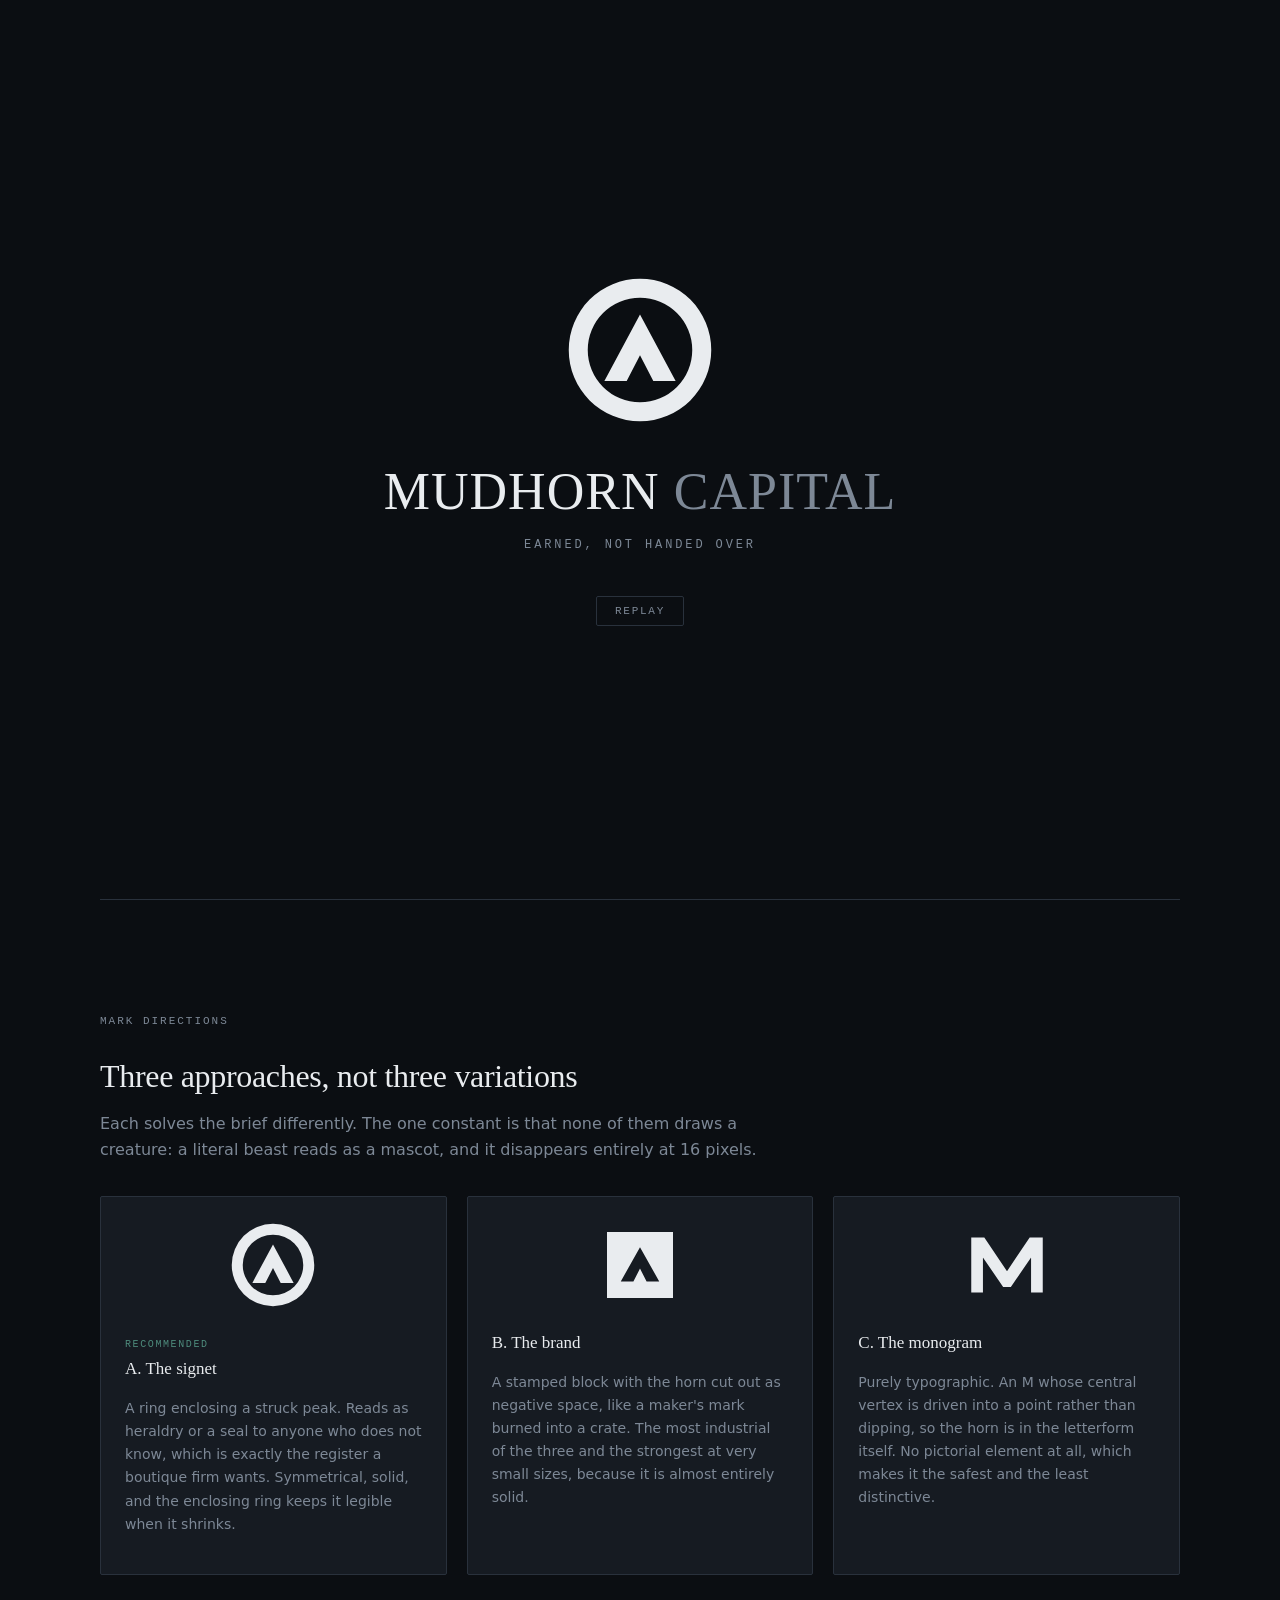
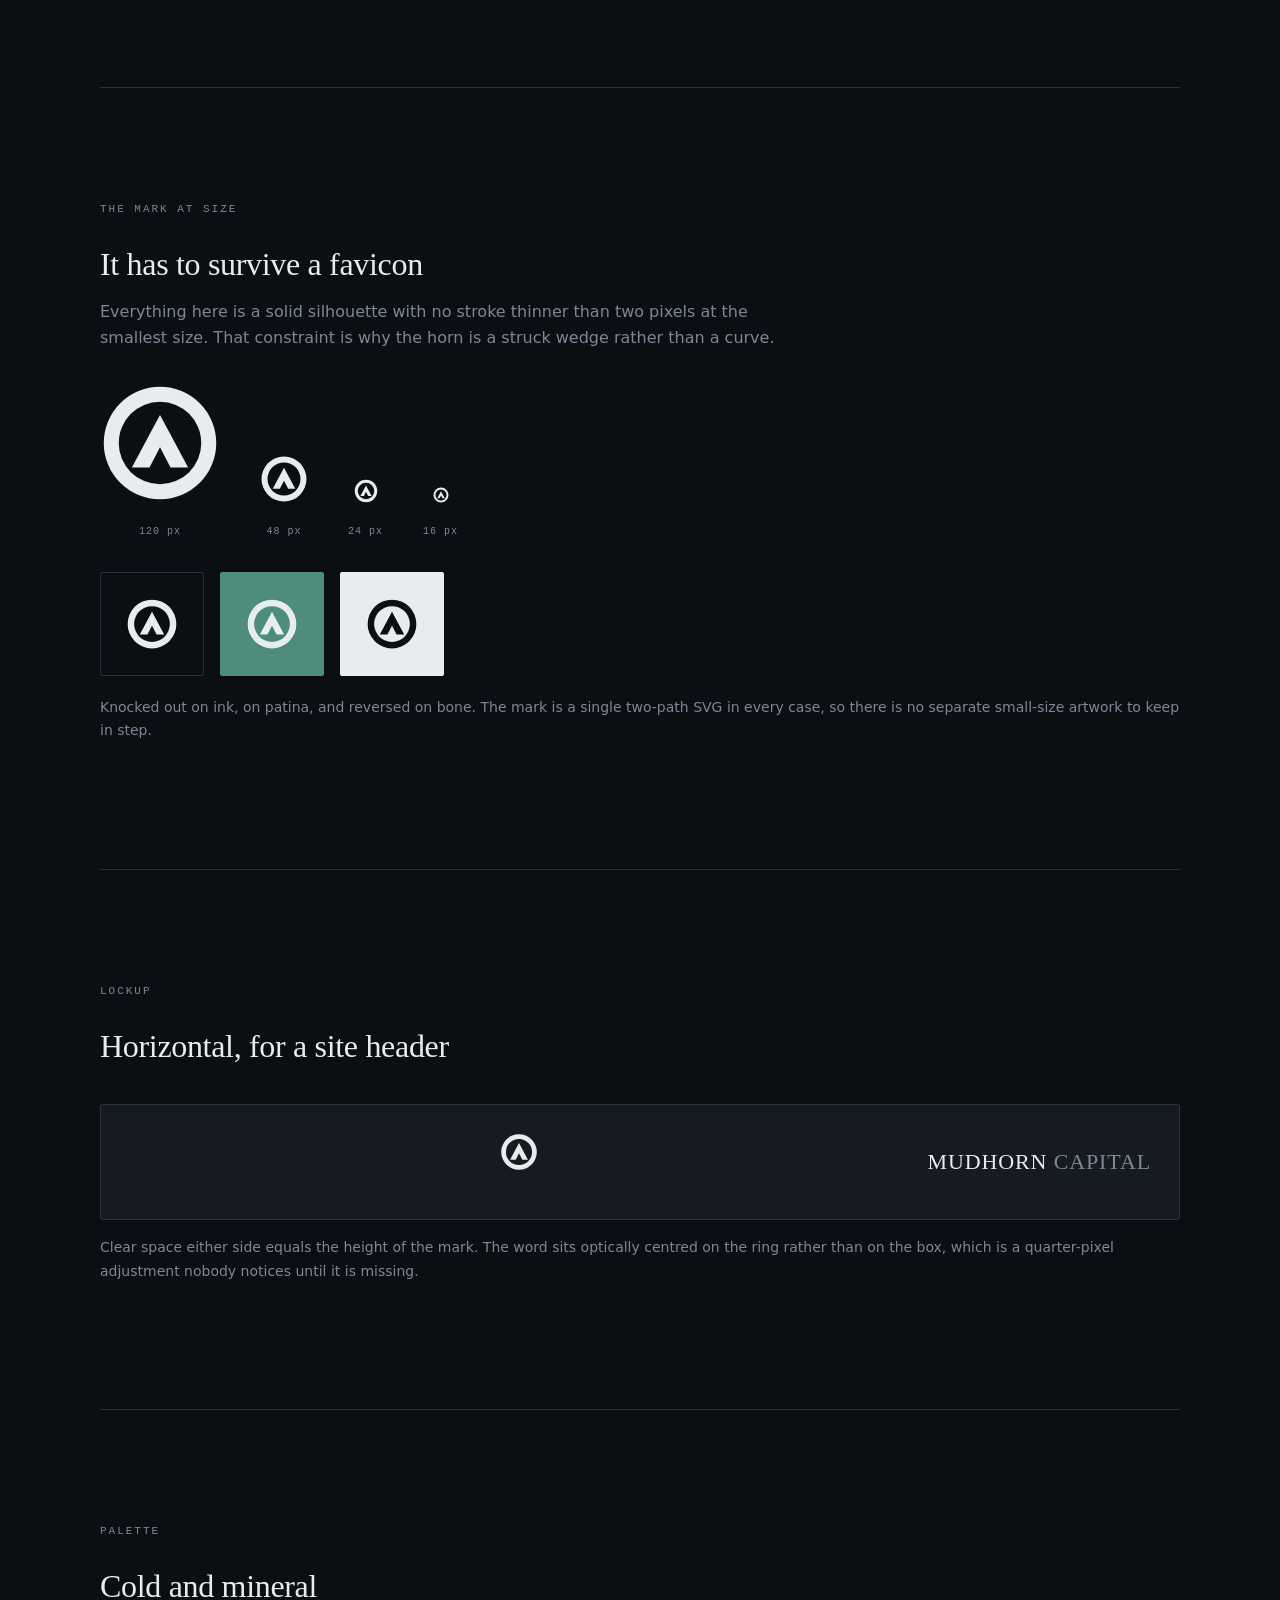
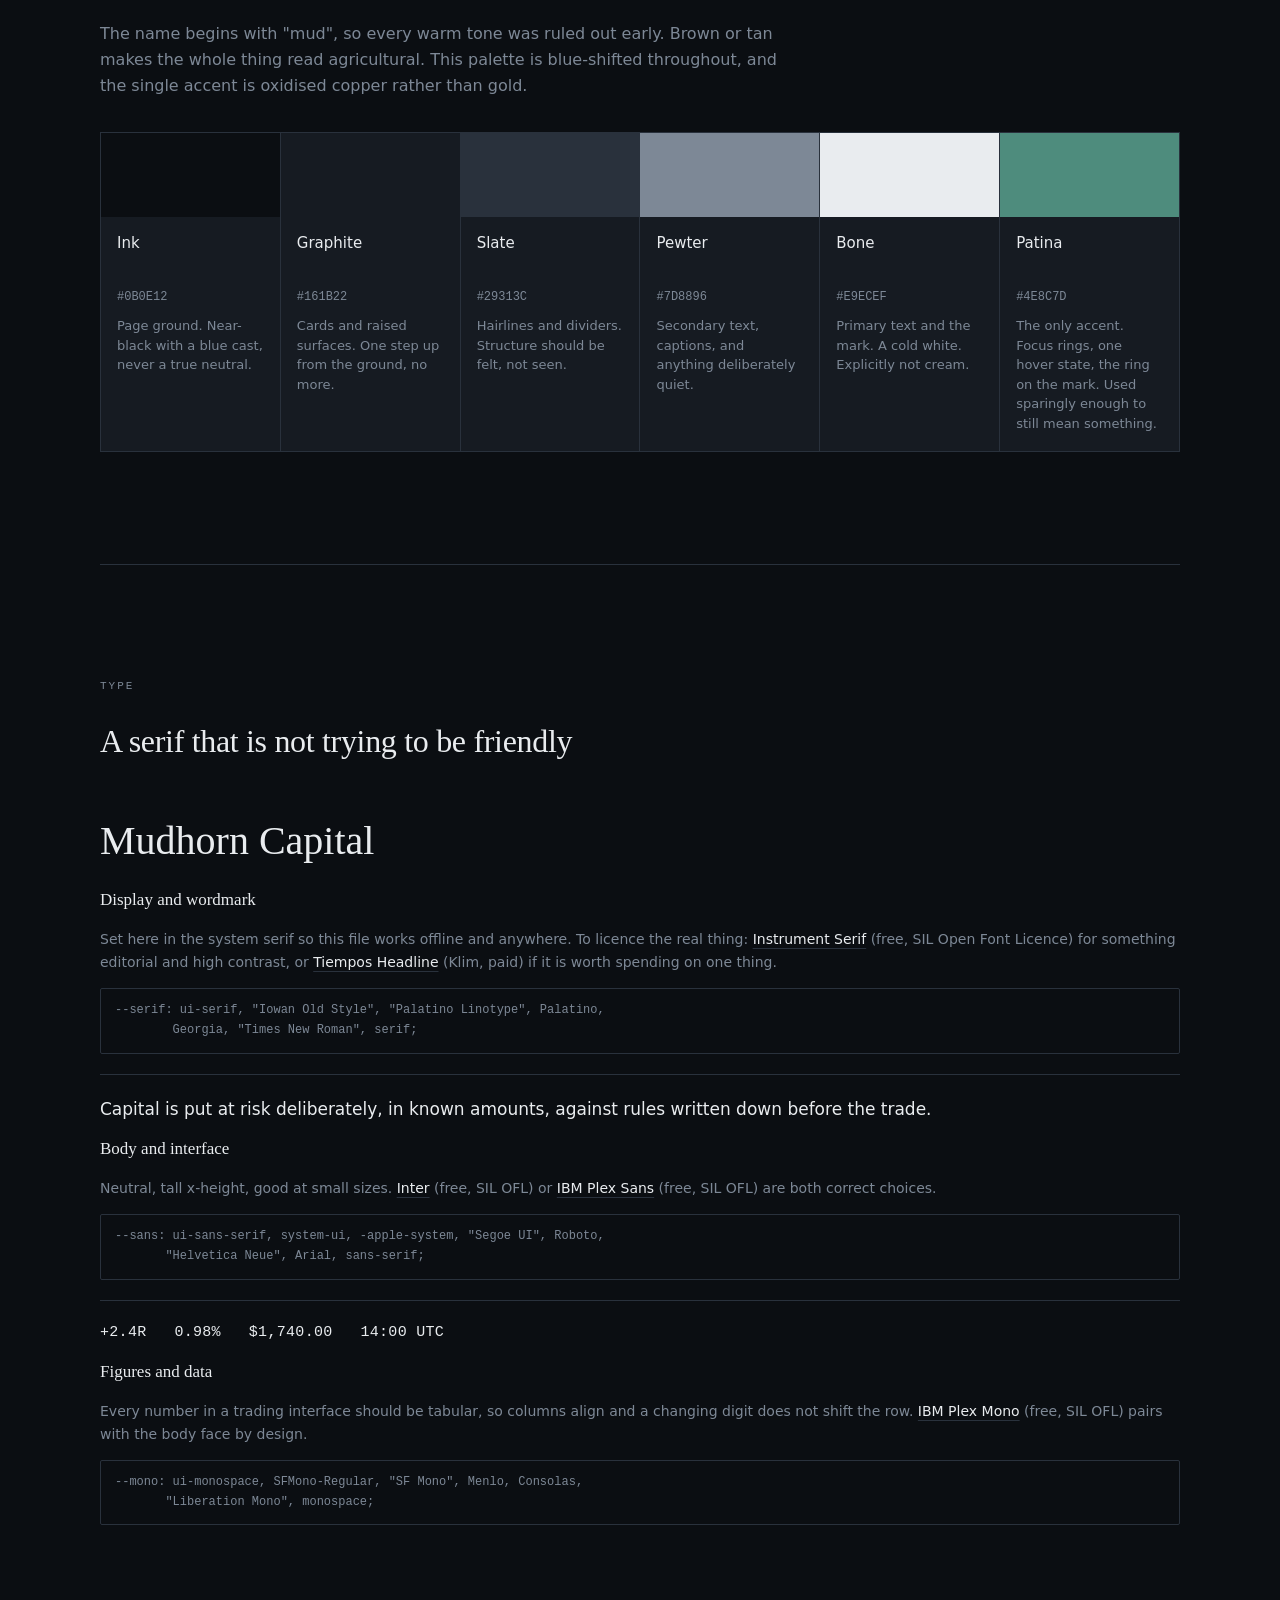
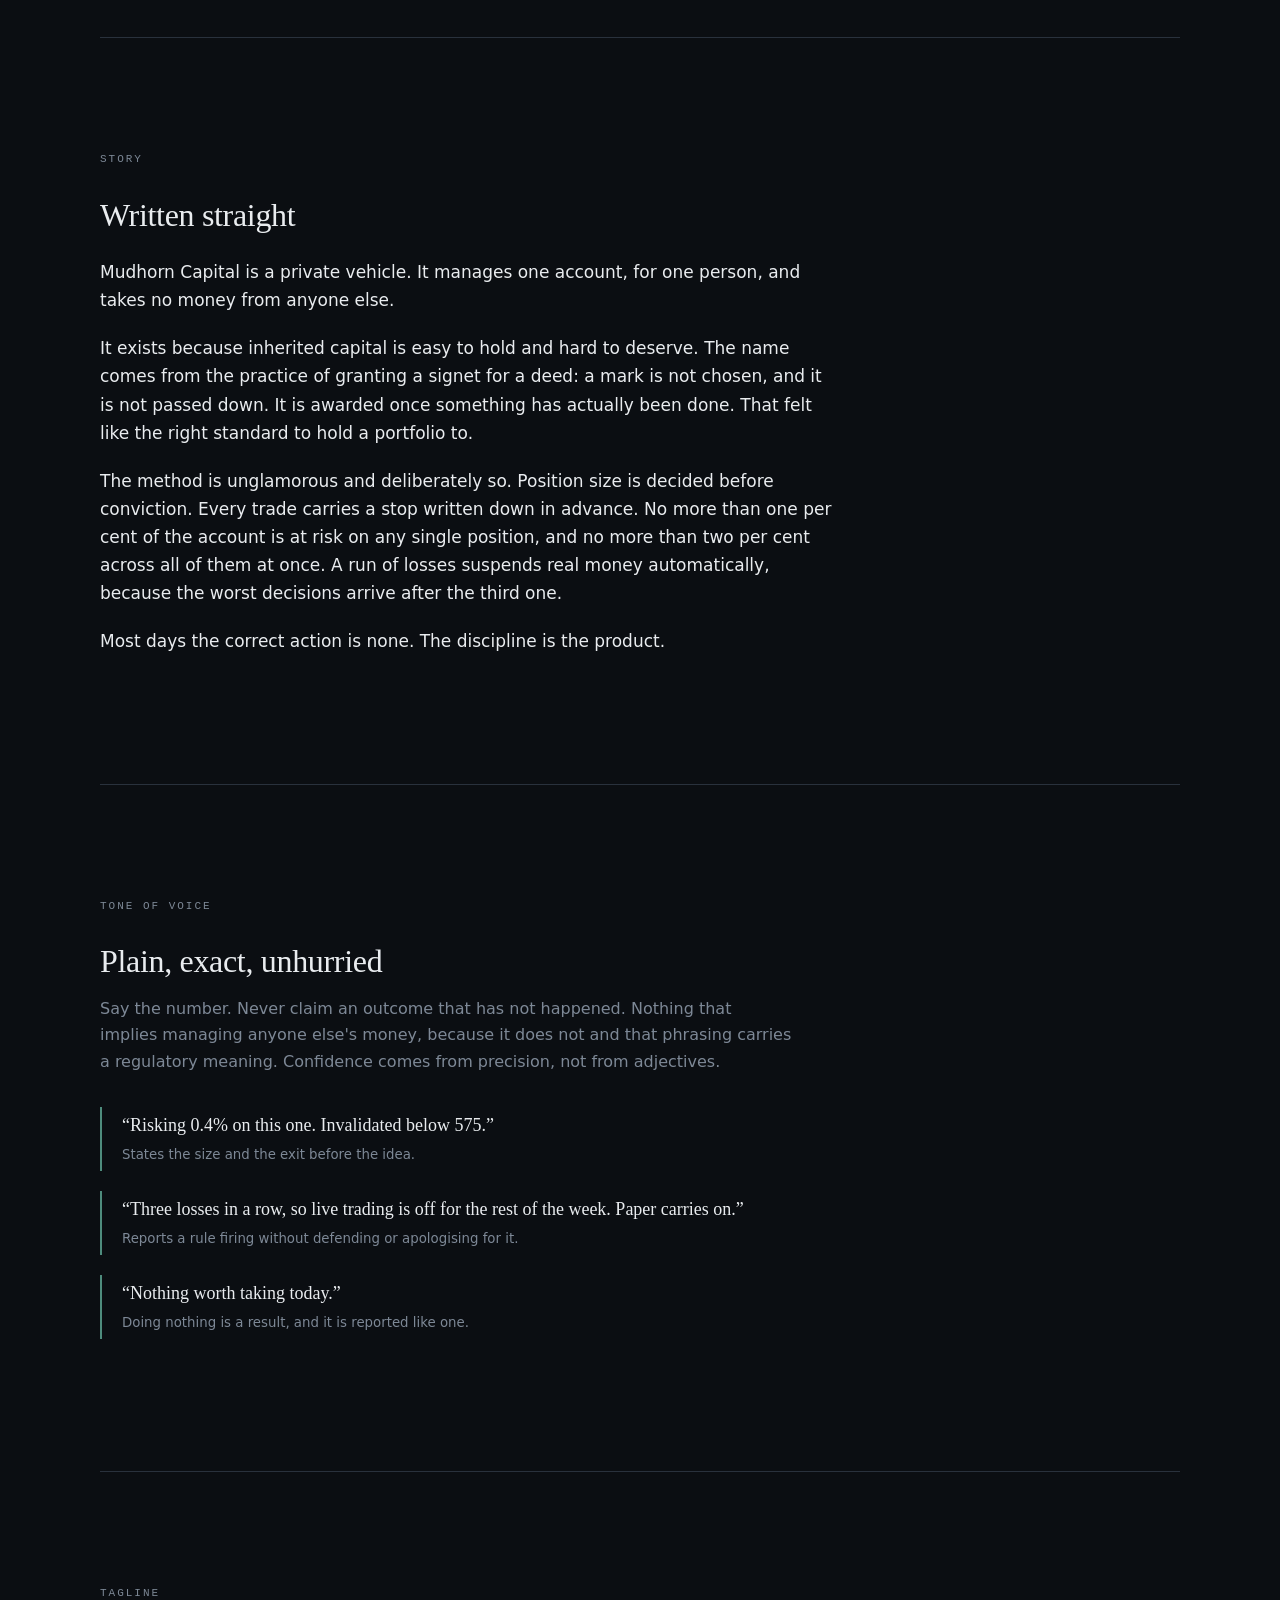
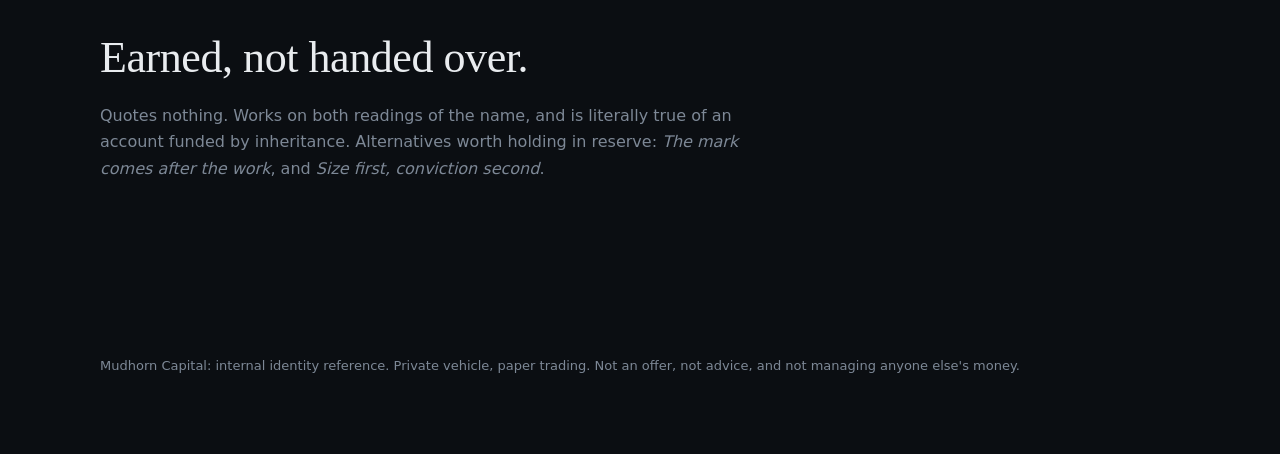
==== brand/index.html @ a97325cd "Make the identity page deployable as a static site Renames `brand/mudhorn-capital.html` to `brand/in" ====
<!doctype html>
<html lang="en-GB">
<head>
<meta charset="utf-8">
<meta name="viewport" content="width=device-width, initial-scale=1">
<title>Mudhorn Capital identity</title>
<style>
  /* ---------------------------------------------------------------- tokens */
  :root {
    /* Cold and mineral on purpose. "Mudhorn" starts with "mud", so any brown
       or tan reads agricultural. Everything here is blue-shifted, and the one
       accent is oxidised metal rather than gold. */
    --ink:      #0B0E12;   /* page ground */
    --graphite: #161B22;   /* raised surfaces, cards */
    --slate:    #29313C;   /* hairlines, dividers */
    --pewter:   #7D8896;   /* secondary text, captions */
    --bone:     #E9ECEF;   /* primary text. Cold white, never cream */
    --patina:   #4E8C7D;   /* the single accent. Oxidised copper */

    --measure: 68ch;
    --radius: 2px;         /* almost none. Rounded corners read consumer app */

    --serif: ui-serif, "Iowan Old Style", "Palatino Linotype", Palatino,
             Georgia, "Times New Roman", serif;
    --sans: ui-sans-serif, system-ui, -apple-system, "Segoe UI", Roboto,
            "Helvetica Neue", Arial, sans-serif;
    --mono: ui-monospace, SFMono-Regular, "SF Mono", Menlo, Consolas,
            "Liberation Mono", monospace;

    --ease: cubic-bezier(0.22, 1, 0.36, 1);
  }

  *, *::before, *::after { box-sizing: border-box; }

  html { scroll-behavior: smooth; }

  body {
    margin: 0;
    background: var(--ink);
    color: var(--bone);
    font-family: var(--sans);
    font-size: 16px;
    line-height: 1.65;
    -webkit-font-smoothing: antialiased;
  }

  /* Visible focus everywhere. Keyboard users are not an afterthought. */
  :focus-visible {
    outline: 2px solid var(--patina);
    outline-offset: 3px;
  }

  a { color: var(--bone); text-decoration-color: var(--slate); text-underline-offset: 4px; }
  a:hover { text-decoration-color: var(--patina); }

  .wrap { width: min(100% - 2.5rem, 1080px); margin-inline: auto; }

  /* ------------------------------------------------------------- typography */
  h1, h2, h3 { font-family: var(--serif); font-weight: 400; letter-spacing: -0.01em; }
  h2 { font-size: clamp(1.5rem, 3vw, 2rem); margin: 0 0 0.25rem; }
  h3 { font-size: 1.0625rem; margin: 0 0 0.5rem; letter-spacing: 0; }

  .eyebrow {
    font-family: var(--mono);
    font-size: 0.6875rem;
    letter-spacing: 0.18em;
    text-transform: uppercase;
    color: var(--pewter);
    margin: 0 0 1.25rem;
  }
  .lede { color: var(--pewter); max-width: var(--measure); margin: 0.5rem 0 0; }
  .note { font-size: 0.875rem; color: var(--pewter); }

  /* ------------------------------------------------------------------ hero */
  .hero {
    min-height: 100svh;
    display: grid;
    place-items: center;
    text-align: center;
    padding: 4rem 0;
    position: relative;
  }
  .hero::after {
    /* A single hairline, not a gradient wash. */
    content: ""; position: absolute; bottom: 0; left: 50%; translate: -50% 0;
    width: min(100% - 2.5rem, 1080px); height: 1px; background: var(--slate);
  }

  .hero-mark { width: clamp(112px, 16vw, 152px); height: auto; overflow: visible; }
  .hero-mark path { fill: var(--bone); }
  /* The strike circle is stroke-only. Setting fill here would override the
     presentation attribute and turn the mark into a solid disc. */
  .hero-mark .strike { fill: none; }

  .wordmark {
    font-family: var(--serif);
    font-size: clamp(2rem, 6vw, 3.25rem);
    letter-spacing: 0.02em;
    margin: 1.75rem 0 0;
    line-height: 1.1;
  }
  .wordmark .thin { color: var(--pewter); }

  .tagline {
    font-family: var(--mono);
    font-size: 0.75rem;
    letter-spacing: 0.24em;
    text-transform: uppercase;
    color: var(--pewter);
    margin: 1rem 0 0;
  }

  /* ------------------------------------------------- orchestrated reveal */
  /* One sequence, five beats. Everything keys off .playing so the replay
     button can re-run it by removing and re-adding the class. */
  .seq > * { opacity: 0; }

  /* Beat 1: the patina line is drawn, anticlockwise from the top.
     Beat 2: the solid mark lands and the line is discarded.
     Beat 3: the horn is struck into it.
     Beats 4 and 5: wordmark tightens, tagline arrives. */
  .playing .hero-mark { animation: rise 700ms var(--ease) 80ms both; }

  .playing .hero-mark .strike {
    stroke-dasharray: 164;
    transform-origin: 50% 50%;
    rotate: -90deg;
    animation: strike 1500ms var(--ease) 200ms both;
  }
  .playing .hero-mark .ring { animation: land 600ms var(--ease) 1100ms both; }
  .playing .hero-mark .horn {
    transform-origin: 50% 70%;
    animation: horn 620ms var(--ease) 1420ms both;
  }
  .playing .wordmark { animation: settle 900ms var(--ease) 1620ms both; }
  .playing .tagline  { animation: rise 700ms var(--ease) 2000ms both; }
  .playing .replay   { animation: rise 500ms var(--ease) 2260ms both; }

  @keyframes strike {
    from { stroke-dashoffset: 164; opacity: 1; }
    55%  { stroke-dashoffset: 0;   opacity: 1; }
    to   { stroke-dashoffset: 0;   opacity: 0; }
  }
  @keyframes land {
    from { opacity: 0; scale: 1.06; }
    to   { opacity: 1; scale: 1; }
  }
  @keyframes horn {
    from { opacity: 0; translate: 0 8px; scale: 1 0.7; }
    to   { opacity: 1; translate: 0 0;   scale: 1 1; }
  }
  @keyframes settle {
    /* Letter-spacing tightening reads as a mark being struck rather than typed. */
    from { opacity: 0; letter-spacing: 0.34em; }
    to   { opacity: 1; letter-spacing: 0.02em; }
  }
  @keyframes rise {
    from { opacity: 0; transform: translateY(12px); }
    to   { opacity: 1; transform: translateY(0); }
  }

  .replay {
    margin-top: 2.5rem;
    background: transparent;
    color: var(--pewter);
    border: 1px solid var(--slate);
    border-radius: var(--radius);
    padding: 0.5rem 1.125rem;
    font-family: var(--mono);
    font-size: 0.6875rem;
    letter-spacing: 0.16em;
    text-transform: uppercase;
    cursor: pointer;
    transition: color 200ms, border-color 200ms, background 200ms;
  }
  .replay:hover { color: var(--bone); border-color: var(--patina); background: var(--graphite); }

  /* -------------------------------------------------------------- sections */
  section { padding: clamp(3.5rem, 9vw, 7rem) 0; border-bottom: 1px solid var(--slate); }
  section:last-of-type { border-bottom: 0; }

  /* Scroll reveal via IntersectionObserver. No build step, no library. */
  .reveal { opacity: 0; transform: translateY(18px); transition: opacity 700ms var(--ease), transform 700ms var(--ease); }
  .reveal.in { opacity: 1; transform: none; }

  .grid { display: grid; gap: 1.25rem; margin-top: 2rem; }
  .g3 { grid-template-columns: repeat(auto-fit, minmax(240px, 1fr)); }
  .g2 { grid-template-columns: repeat(auto-fit, minmax(300px, 1fr)); }

  .card {
    background: var(--graphite);
    border: 1px solid var(--slate);
    border-radius: var(--radius);
    padding: 1.5rem;
    transition: border-color 240ms var(--ease), transform 240ms var(--ease);
  }
  .card:hover { border-color: var(--patina); transform: translateY(-2px); }

  .card svg { display: block; margin: 0 auto 1.25rem; }
  .card svg path { fill: var(--bone); }
  .card .pick { color: var(--patina); font-family: var(--mono); font-size: 0.625rem;
                letter-spacing: 0.16em; text-transform: uppercase; }

  /* ------------------------------------------------------------- mark sizes */
  .sizes { display: flex; align-items: flex-end; gap: 2.5rem; flex-wrap: wrap; margin-top: 2rem; }
  .size { text-align: center; }
  .size svg path { fill: var(--bone); }
  .size span { display: block; margin-top: 0.75rem; font-family: var(--mono);
               font-size: 0.625rem; color: var(--pewter); letter-spacing: 0.1em; }

  .knockouts { display: flex; gap: 1rem; flex-wrap: wrap; margin-top: 2rem; }
  .tile { width: 104px; height: 104px; display: grid; place-items: center; border-radius: var(--radius); }
  .tile.on-patina { background: var(--patina); }
  .tile.on-bone   { background: var(--bone); }
  .tile.on-ink    { background: var(--ink); border: 1px solid var(--slate); }
  .tile.on-patina svg path, .tile.on-ink svg path { fill: var(--bone); }
  .tile.on-bone svg path { fill: var(--ink); }

  /* --------------------------------------------------------------- palette */
  .swatches { display: grid; grid-template-columns: repeat(auto-fit, minmax(150px, 1fr)); gap: 1px;
              background: var(--slate); border: 1px solid var(--slate); margin-top: 2rem; }
  .sw { background: var(--graphite); padding: 0; }
  .sw i { display: block; height: 84px; }
  .sw div { padding: 0.875rem 1rem 1.125rem; }
  .sw b { display: block; font-weight: 500; font-size: 0.9375rem; }
  .sw code { font-family: var(--mono); font-size: 0.75rem; color: var(--pewter); }
  .sw p { margin: 0.5rem 0 0; font-size: 0.8125rem; color: var(--pewter); line-height: 1.5; }

  /* ------------------------------------------------------------------ type */
  .spec { border-top: 1px solid var(--slate); padding-top: 1.25rem; margin-top: 1.25rem; }
  .spec:first-of-type { border-top: 0; }
  .sample-serif { font-family: var(--serif); font-size: clamp(1.75rem, 4vw, 2.5rem); margin: 0; }
  .sample-sans  { font-family: var(--sans); font-size: 1.0625rem; margin: 0; }
  .sample-mono  { font-family: var(--mono); font-size: 0.9375rem; margin: 0; letter-spacing: 0.02em; }

  .stack { font-family: var(--mono); font-size: 0.75rem; color: var(--pewter);
           background: var(--ink); border: 1px solid var(--slate); border-radius: var(--radius);
           padding: 0.75rem 0.875rem; margin-top: 0.875rem; overflow-x: auto; white-space: pre; }

  /* ----------------------------------------------------------------- story */
  .story { max-width: var(--measure); font-size: 1.0625rem; }
  .story p + p { margin-top: 1.25rem; }

  .voice { list-style: none; padding: 0; margin: 2rem 0 0; }
  .voice li { border-left: 2px solid var(--patina); padding: 0.25rem 0 0.25rem 1.25rem; margin-bottom: 1.25rem; }
  .voice q { font-family: var(--serif); font-size: 1.125rem; display: block; }
  .voice small { color: var(--pewter); }

  footer { padding: 3rem 0 4rem; color: var(--pewter); font-size: 0.8125rem; }

  /* ----------------------------------------------- reduced motion honoured */
  @media (prefers-reduced-motion: reduce) {
    html { scroll-behavior: auto; }
    .seq > *, .reveal { opacity: 1 !important; transform: none !important; }
    .playing .hero-mark, .playing .hero-mark .ring, .playing .hero-mark .horn,
    .playing .wordmark, .playing .tagline, .playing .replay { animation: none !important; }
    .hero-mark .ring { stroke-dasharray: none; fill-opacity: 1; }
    .card, .reveal { transition: none; }
    .replay { display: none; }
  }
</style>
</head>
<body>

<!-- ============================================================== HERO -->
<header class="hero">
  <div class="wrap seq playing" id="seq">
    <svg class="hero-mark" viewBox="0 0 64 64" role="img" aria-label="Mudhorn Capital signet mark">
      <!-- The strike: a patina line drawn once, then handed off to the solid
           mark. Reads as a seal being pressed rather than a logo appearing. -->
      <circle class="strike" cx="32" cy="32" r="26" fill="none"
              stroke="#4E8C7D" stroke-width="3"/>
      <!-- The canonical mark, identical to direction A everywhere else. -->
      <path class="ring" fill-rule="evenodd"
            d="M32 2a30 30 0 1 0 0 60 30 30 0 0 0 0-60Zm0 8a22 22 0 1 1 0 44 22 22 0 0 1 0-44Z"/>
      <path class="horn" d="M32 17 47 45h-9.4L32 34.2 26.4 45H17L32 17Z"/>
    </svg>
    <h1 class="wordmark">MUDHORN <span class="thin">CAPITAL</span></h1>
    <p class="tagline">Earned, not handed over</p>
    <button class="replay" id="replay" type="button">Replay</button>
  </div>
</header>

<main>

<!-- =========================================================== DIRECTIONS -->
<section class="wrap reveal">
  <p class="eyebrow">Mark directions</p>
  <h2>Three approaches, not three variations</h2>
  <p class="lede">Each solves the brief differently. The one constant is that
    none of them draws a creature: a literal beast reads as a mascot, and it
    disappears entirely at 16 pixels.</p>

  <div class="grid g3">
    <article class="card">
      <svg viewBox="0 0 64 64" width="88" height="88" role="img" aria-label="Direction A, the signet">
        <path fill-rule="evenodd" d="M32 2a30 30 0 1 0 0 60 30 30 0 0 0 0-60Zm0 8a22 22 0 1 1 0 44 22 22 0 0 1 0-44Z"/>
        <path d="M32 17 47 45h-9.4L32 34.2 26.4 45H17L32 17Z"/>
      </svg>
      <span class="pick">Recommended</span>
      <h3>A. The signet</h3>
      <p class="note">A ring enclosing a struck peak. Reads as heraldry or a
        seal to anyone who does not know, which is exactly the register a
        boutique firm wants. Symmetrical, solid, and the enclosing ring keeps it
        legible when it shrinks.</p>
    </article>

    <article class="card">
      <svg viewBox="0 0 64 64" width="88" height="88" role="img" aria-label="Direction B, the brand">
        <path fill-rule="evenodd" d="M8 8h48v48H8V8Zm24 11L18 44h9.2L32 34.6 36.8 44H46L32 19Z"/>
      </svg>
      <h3>B. The brand</h3>
      <p class="note">A stamped block with the horn cut out as negative space,
        like a maker's mark burned into a crate. The most industrial of the
        three and the strongest at very small sizes, because it is almost
        entirely solid.</p>
    </article>

    <article class="card">
      <svg viewBox="0 0 64 64" width="88" height="88" role="img" aria-label="Direction C, the monogram">
        <path d="M6 52V12h9.5L32 36.5 48.5 12H58v40h-8.5V26.5L34.8 48h-5.6L14.5 26.5V52H6Z"/>
      </svg>
      <h3>C. The monogram</h3>
      <p class="note">Purely typographic. An M whose central vertex is driven
        into a point rather than dipping, so the horn is in the letterform
        itself. No pictorial element at all, which makes it the safest and the
        least distinctive.</p>
    </article>
  </div>
</section>

<!-- ================================================================ SIZES -->
<section class="wrap reveal">
  <p class="eyebrow">The mark at size</p>
  <h2>It has to survive a favicon</h2>
  <p class="lede">Everything here is a solid silhouette with no stroke thinner
    than two pixels at the smallest size. That constraint is why the horn is a
    struck wedge rather than a curve.</p>

  <div class="sizes">
    <div class="size">
      <svg viewBox="0 0 64 64" width="120" height="120" role="img" aria-label="Mark at 120 pixels">
        <path fill-rule="evenodd" d="M32 2a30 30 0 1 0 0 60 30 30 0 0 0 0-60Zm0 8a22 22 0 1 1 0 44 22 22 0 0 1 0-44Z"/>
        <path d="M32 17 47 45h-9.4L32 34.2 26.4 45H17L32 17Z"/>
      </svg><span>120 px</span>
    </div>
    <div class="size">
      <svg viewBox="0 0 64 64" width="48" height="48" aria-hidden="true">
        <path fill-rule="evenodd" d="M32 2a30 30 0 1 0 0 60 30 30 0 0 0 0-60Zm0 8a22 22 0 1 1 0 44 22 22 0 0 1 0-44Z"/>
        <path d="M32 17 47 45h-9.4L32 34.2 26.4 45H17L32 17Z"/>
      </svg><span>48 px</span>
    </div>
    <div class="size">
      <svg viewBox="0 0 64 64" width="24" height="24" aria-hidden="true">
        <path fill-rule="evenodd" d="M32 2a30 30 0 1 0 0 60 30 30 0 0 0 0-60Zm0 8a22 22 0 1 1 0 44 22 22 0 0 1 0-44Z"/>
        <path d="M32 17 47 45h-9.4L32 34.2 26.4 45H17L32 17Z"/>
      </svg><span>24 px</span>
    </div>
    <div class="size">
      <svg viewBox="0 0 64 64" width="16" height="16" aria-hidden="true">
        <path fill-rule="evenodd" d="M32 2a30 30 0 1 0 0 60 30 30 0 0 0 0-60Zm0 8a22 22 0 1 1 0 44 22 22 0 0 1 0-44Z"/>
        <path d="M32 17 47 45h-9.4L32 34.2 26.4 45H17L32 17Z"/>
      </svg><span>16 px</span>
    </div>
  </div>

  <div class="knockouts">
    <div class="tile on-ink">
      <svg viewBox="0 0 64 64" width="52" height="52" aria-hidden="true">
        <path fill-rule="evenodd" d="M32 2a30 30 0 1 0 0 60 30 30 0 0 0 0-60Zm0 8a22 22 0 1 1 0 44 22 22 0 0 1 0-44Z"/>
        <path d="M32 17 47 45h-9.4L32 34.2 26.4 45H17L32 17Z"/>
      </svg>
    </div>
    <div class="tile on-patina">
      <svg viewBox="0 0 64 64" width="52" height="52" aria-hidden="true">
        <path fill-rule="evenodd" d="M32 2a30 30 0 1 0 0 60 30 30 0 0 0 0-60Zm0 8a22 22 0 1 1 0 44 22 22 0 0 1 0-44Z"/>
        <path d="M32 17 47 45h-9.4L32 34.2 26.4 45H17L32 17Z"/>
      </svg>
    </div>
    <div class="tile on-bone">
      <svg viewBox="0 0 64 64" width="52" height="52" aria-hidden="true">
        <path fill-rule="evenodd" d="M32 2a30 30 0 1 0 0 60 30 30 0 0 0 0-60Zm0 8a22 22 0 1 1 0 44 22 22 0 0 1 0-44Z"/>
        <path d="M32 17 47 45h-9.4L32 34.2 26.4 45H17L32 17Z"/>
      </svg>
    </div>
  </div>
  <p class="note" style="margin-top:1.25rem">Knocked out on ink, on patina, and
    reversed on bone. The mark is a single two-path SVG in every case, so there
    is no separate small-size artwork to keep in step.</p>
</section>

<!-- ============================================================== LOCKUP -->
<section class="wrap reveal">
  <p class="eyebrow">Lockup</p>
  <h2>Horizontal, for a site header</h2>
  <div class="card" style="margin-top:2rem; display:flex; align-items:center; gap:1.125rem; padding:1.75rem">
    <svg viewBox="0 0 64 64" width="38" height="38" aria-hidden="true">
      <path fill-rule="evenodd" d="M32 2a30 30 0 1 0 0 60 30 30 0 0 0 0-60Zm0 8a22 22 0 1 1 0 44 22 22 0 0 1 0-44Z"/>
      <path d="M32 17 47 45h-9.4L32 34.2 26.4 45H17L32 17Z"/>
    </svg>
    <span style="font-family:var(--serif); font-size:1.375rem; letter-spacing:0.04em">
      MUDHORN <span style="color:var(--pewter)">CAPITAL</span>
    </span>
  </div>
  <p class="note" style="margin-top:1rem">Clear space either side equals the
    height of the mark. The word sits optically centred on the ring rather than
    on the box, which is a quarter-pixel adjustment nobody notices until it is
    missing.</p>
</section>

<!-- ============================================================= PALETTE -->
<section class="wrap reveal">
  <p class="eyebrow">Palette</p>
  <h2>Cold and mineral</h2>
  <p class="lede">The name begins with "mud", so every warm tone was ruled out
    early. Brown or tan makes the whole thing read agricultural. This palette is
    blue-shifted throughout, and the single accent is oxidised copper rather
    than gold.</p>

  <div class="swatches">
    <div class="sw"><i style="background:#0B0E12"></i><div><b>Ink</b><br><code>#0B0E12</code>
      <p>Page ground. Near-black with a blue cast, never a true neutral.</p></div></div>
    <div class="sw"><i style="background:#161B22"></i><div><b>Graphite</b><br><code>#161B22</code>
      <p>Cards and raised surfaces. One step up from the ground, no more.</p></div></div>
    <div class="sw"><i style="background:#29313C"></i><div><b>Slate</b><br><code>#29313C</code>
      <p>Hairlines and dividers. Structure should be felt, not seen.</p></div></div>
    <div class="sw"><i style="background:#7D8896"></i><div><b>Pewter</b><br><code>#7D8896</code>
      <p>Secondary text, captions, and anything deliberately quiet.</p></div></div>
    <div class="sw"><i style="background:#E9ECEF"></i><div><b>Bone</b><br><code>#E9ECEF</code>
      <p>Primary text and the mark. A cold white. Explicitly not cream.</p></div></div>
    <div class="sw"><i style="background:#4E8C7D"></i><div><b>Patina</b><br><code>#4E8C7D</code>
      <p>The only accent. Focus rings, one hover state, the ring on the mark.
         Used sparingly enough to still mean something.</p></div></div>
  </div>
</section>

<!-- ================================================================ TYPE -->
<section class="wrap reveal">
  <p class="eyebrow">Type</p>
  <h2>A serif that is not trying to be friendly</h2>

  <div class="spec">
    <p class="sample-serif">Mudhorn Capital</p>
    <h3 style="margin-top:0.75rem">Display and wordmark</h3>
    <p class="note">Set here in the system serif so this file works offline and
      anywhere. To licence the real thing:
      <a href="https://fonts.google.com/specimen/Instrument+Serif">Instrument Serif</a>
      (free, SIL Open Font Licence) for something editorial and high contrast, or
      <a href="https://klim.co.nz/retail-fonts/tiempos-headline/">Tiempos Headline</a>
      (Klim, paid) if it is worth spending on one thing.</p>
    <div class="stack">--serif: ui-serif, "Iowan Old Style", "Palatino Linotype", Palatino,
        Georgia, "Times New Roman", serif;</div>
  </div>

  <div class="spec">
    <p class="sample-sans">Capital is put at risk deliberately, in known amounts, against rules written down before the trade.</p>
    <h3 style="margin-top:0.75rem">Body and interface</h3>
    <p class="note">Neutral, tall x-height, good at small sizes.
      <a href="https://rsms.me/inter/">Inter</a> (free, SIL OFL) or
      <a href="https://fonts.google.com/specimen/IBM+Plex+Sans">IBM Plex Sans</a>
      (free, SIL OFL) are both correct choices.</p>
    <div class="stack">--sans: ui-sans-serif, system-ui, -apple-system, "Segoe UI", Roboto,
       "Helvetica Neue", Arial, sans-serif;</div>
  </div>

  <div class="spec">
    <p class="sample-mono">+2.4R&nbsp;&nbsp;&nbsp;0.98%&nbsp;&nbsp;&nbsp;$1,740.00&nbsp;&nbsp;&nbsp;14:00 UTC</p>
    <h3 style="margin-top:0.75rem">Figures and data</h3>
    <p class="note">Every number in a trading interface should be tabular, so
      columns align and a changing digit does not shift the row.
      <a href="https://fonts.google.com/specimen/IBM+Plex+Mono">IBM Plex Mono</a>
      (free, SIL OFL) pairs with the body face by design.</p>
    <div class="stack">--mono: ui-monospace, SFMono-Regular, "SF Mono", Menlo, Consolas,
       "Liberation Mono", monospace;</div>
  </div>
</section>

<!-- =============================================================== STORY -->
<section class="wrap reveal">
  <p class="eyebrow">Story</p>
  <h2>Written straight</h2>
  <div class="story">
    <p>Mudhorn Capital is a private vehicle. It manages one account, for one
      person, and takes no money from anyone else.</p>
    <p>It exists because inherited capital is easy to hold and hard to deserve.
      The name comes from the practice of granting a signet for a deed: a mark
      is not chosen, and it is not passed down. It is awarded once something has
      actually been done. That felt like the right standard to hold a portfolio
      to.</p>
    <p>The method is unglamorous and deliberately so. Position size is decided
      before conviction. Every trade carries a stop written down in advance. No
      more than one per cent of the account is at risk on any single position,
      and no more than two per cent across all of them at once. A run of losses
      suspends real money automatically, because the worst decisions arrive
      after the third one.</p>
    <p>Most days the correct action is none. The discipline is the product.</p>
  </div>
</section>

<!-- =============================================================== VOICE -->
<section class="wrap reveal">
  <p class="eyebrow">Tone of voice</p>
  <h2>Plain, exact, unhurried</h2>
  <p class="lede">Say the number. Never claim an outcome that has not happened.
    Nothing that implies managing anyone else's money, because it does not and
    that phrasing carries a regulatory meaning. Confidence comes from precision,
    not from adjectives.</p>

  <ul class="voice">
    <li><q>Risking 0.4% on this one. Invalidated below 575.</q>
      <small>States the size and the exit before the idea.</small></li>
    <li><q>Three losses in a row, so live trading is off for the rest of the week. Paper carries on.</q>
      <small>Reports a rule firing without defending or apologising for it.</small></li>
    <li><q>Nothing worth taking today.</q>
      <small>Doing nothing is a result, and it is reported like one.</small></li>
  </ul>
</section>

<!-- ============================================================= TAGLINE -->
<section class="wrap reveal">
  <p class="eyebrow">Tagline</p>
  <h2 style="font-size:clamp(1.75rem,5vw,2.75rem)">Earned, not handed over.</h2>
  <p class="lede">Quotes nothing. Works on both readings of the name, and is
    literally true of an account funded by inheritance. Alternatives worth
    holding in reserve: <em>The mark comes after the work</em>, and
    <em>Size first, conviction second</em>.</p>
</section>

</main>

<footer class="wrap">
  <p>Mudhorn Capital: internal identity reference. Private vehicle, paper
    trading. Not an offer, not advice, and not managing anyone else's money.</p>
</footer>

<script>
  // Replay: strip the class, force reflow, put it back. Restarts every
  // animation in the sequence together rather than staggering on re-entry.
  const seq = document.getElementById('seq');
  const replay = document.getElementById('replay');
  replay.addEventListener('click', () => {
    seq.classList.remove('playing');
    void seq.offsetWidth;
    seq.classList.add('playing');
  });

  // Scroll reveal. IntersectionObserver keeps this build-step free, and the
  // reduced-motion query above already neutralises it for anyone who asked.
  const io = new IntersectionObserver((entries) => {
    for (const entry of entries) {
      if (entry.isIntersecting) {
        entry.target.classList.add('in');
        io.unobserve(entry.target);
      }
    }
  }, { rootMargin: '0px 0px -12% 0px' });

  document.querySelectorAll('.reveal').forEach((el) => io.observe(el));
</script>
</body>
</html>
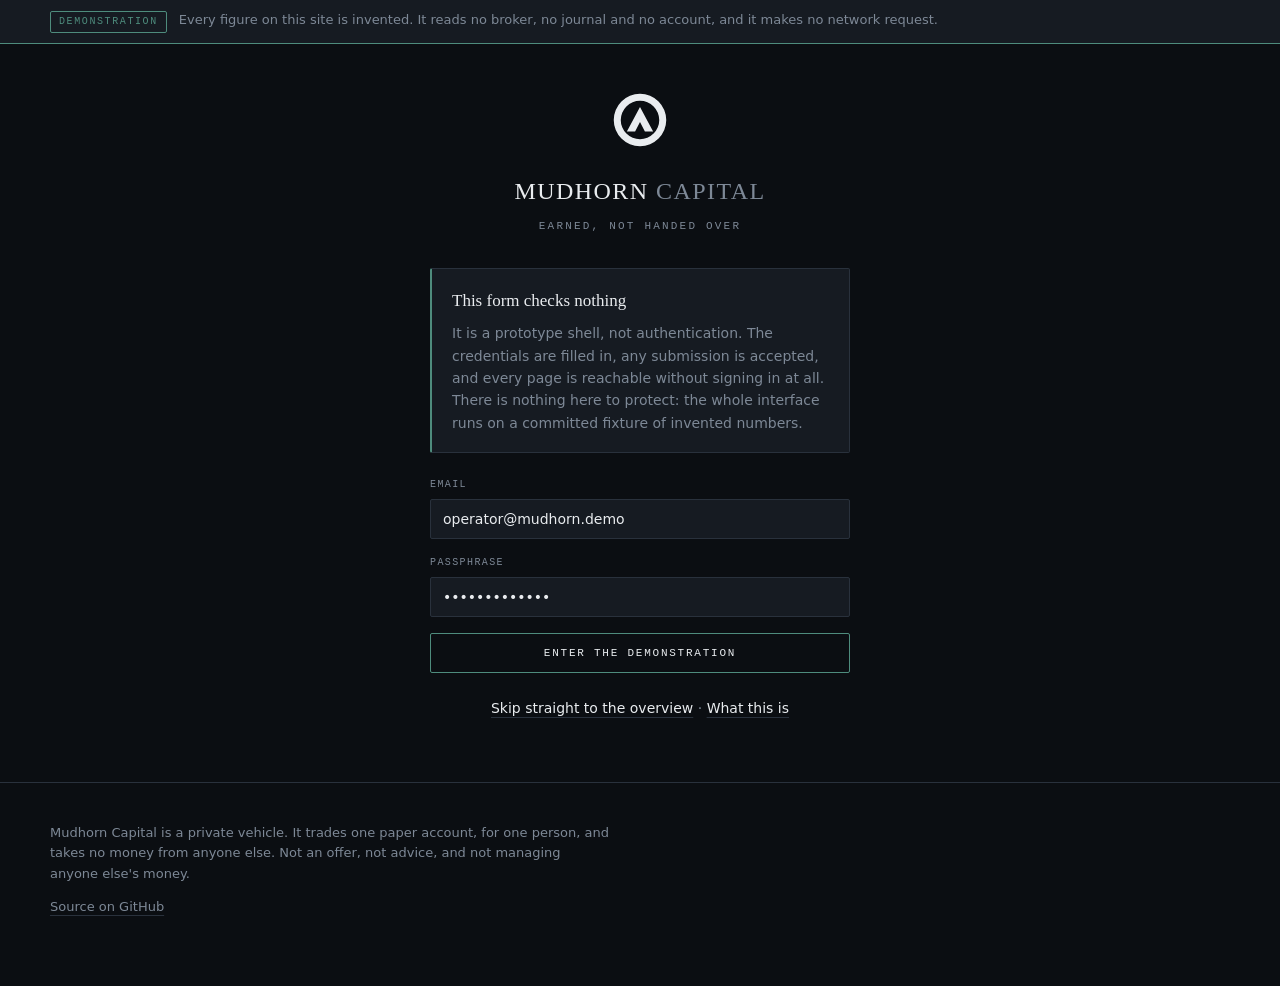
==== commit 71f0afc5: "Replace the identity page with a six-page demonstration app brand/ was one static identity page. It " ====
--- a/brand/index.html
+++ b/brand/index.html
@@ -3,559 +3,103 @@
 <head>
 <meta charset="utf-8">
 <meta name="viewport" content="width=device-width, initial-scale=1">
-<title>Mudhorn Capital identity</title>
-<style>
-  /* ---------------------------------------------------------------- tokens */
-  :root {
-    /* Cold and mineral on purpose. "Mudhorn" starts with "mud", so any brown
-       or tan reads agricultural. Everything here is blue-shifted, and the one
-       accent is oxidised metal rather than gold. */
-    --ink:      #0B0E12;   /* page ground */
-    --graphite: #161B22;   /* raised surfaces, cards */
-    --slate:    #29313C;   /* hairlines, dividers */
-    --pewter:   #7D8896;   /* secondary text, captions */
-    --bone:     #E9ECEF;   /* primary text. Cold white, never cream */
-    --patina:   #4E8C7D;   /* the single accent. Oxidised copper */
+<title>Sign in &middot; Mudhorn Capital</title>
+<meta name="description" content="Demonstration interface for Mudhorn Capital, a private paper-trading vehicle. Every figure shown is synthetic.">
+<meta name="robots" content="noindex">
+<link rel="icon" href="assets/mark.svg" type="image/svg+xml">
+<link rel="stylesheet" href="assets/app.css">
+</head>
+<body class="signin-page">
 
-    --measure: 68ch;
-    --radius: 2px;         /* almost none. Rounded corners read consumer app */
+<!-- ==========================================================================
+     THIS FORM IS NOT AUTHENTICATION.
 
-    --serif: ui-serif, "Iowan Old Style", "Palatino Linotype", Palatino,
-             Georgia, "Times New Roman", serif;
-    --sans: ui-sans-serif, system-ui, -apple-system, "Segoe UI", Roboto,
-            "Helvetica Neue", Arial, sans-serif;
-    --mono: ui-monospace, SFMono-Regular, "SF Mono", Menlo, Consolas,
-            "Liberation Mono", monospace;
+     It is a prototype shell. The credentials are prefilled, any submission is
+     accepted, nothing is validated, nothing is sent anywhere, and no session is
+     created. The only thing it does is put a display name in sessionStorage so
+     the masthead has something to show.
 
-    --ease: cubic-bezier(0.22, 1, 0.36, 1);
-  }
+     It is deliberately not a gate either: every page in this app is reachable
+     directly without going through here, and the page below says so out loud. A
+     sign-in screen that turned people away would imply the site holds something
+     worth protecting, and it does not. Every figure behind it is invented.
 
-  *, *::before, *::after { box-sizing: border-box; }
+     Real authentication would be the prerequisite for ever putting live account
+     data on a public URL, not a follow-up. That is not what this is, and the
+     live dashboard in src/bot/web/ stays bound to 127.0.0.1 precisely because
+     it has no login. See CLAUDE.md, "One directory is published".
+     ========================================================================== -->
 
-  html { scroll-behavior: smooth; }
+<div class="demo-banner">
+  <div class="wrap">
+    <b>Demonstration</b>
+    <span>Every figure on this site is invented. It reads no broker, no journal and no account, and it makes no network request.</span>
+  </div>
+</div>
 
-  body {
-    margin: 0;
-    background: var(--ink);
-    color: var(--bone);
-    font-family: var(--sans);
-    font-size: 16px;
-    line-height: 1.65;
-    -webkit-font-smoothing: antialiased;
-  }
-
-  /* Visible focus everywhere. Keyboard users are not an afterthought. */
-  :focus-visible {
-    outline: 2px solid var(--patina);
-    outline-offset: 3px;
-  }
-
-  a { color: var(--bone); text-decoration-color: var(--slate); text-underline-offset: 4px; }
-  a:hover { text-decoration-color: var(--patina); }
-
-  .wrap { width: min(100% - 2.5rem, 1080px); margin-inline: auto; }
-
-  /* ------------------------------------------------------------- typography */
-  h1, h2, h3 { font-family: var(--serif); font-weight: 400; letter-spacing: -0.01em; }
-  h2 { font-size: clamp(1.5rem, 3vw, 2rem); margin: 0 0 0.25rem; }
-  h3 { font-size: 1.0625rem; margin: 0 0 0.5rem; letter-spacing: 0; }
-
-  .eyebrow {
-    font-family: var(--mono);
-    font-size: 0.6875rem;
-    letter-spacing: 0.18em;
-    text-transform: uppercase;
-    color: var(--pewter);
-    margin: 0 0 1.25rem;
-  }
-  .lede { color: var(--pewter); max-width: var(--measure); margin: 0.5rem 0 0; }
-  .note { font-size: 0.875rem; color: var(--pewter); }
-
-  /* ------------------------------------------------------------------ hero */
-  .hero {
-    min-height: 100svh;
-    display: grid;
-    place-items: center;
-    text-align: center;
-    padding: 4rem 0;
-    position: relative;
-  }
-  .hero::after {
-    /* A single hairline, not a gradient wash. */
-    content: ""; position: absolute; bottom: 0; left: 50%; translate: -50% 0;
-    width: min(100% - 2.5rem, 1080px); height: 1px; background: var(--slate);
-  }
-
-  .hero-mark { width: clamp(112px, 16vw, 152px); height: auto; overflow: visible; }
-  .hero-mark path { fill: var(--bone); }
-  /* The strike circle is stroke-only. Setting fill here would override the
-     presentation attribute and turn the mark into a solid disc. */
-  .hero-mark .strike { fill: none; }
-
-  .wordmark {
-    font-family: var(--serif);
-    font-size: clamp(2rem, 6vw, 3.25rem);
-    letter-spacing: 0.02em;
-    margin: 1.75rem 0 0;
-    line-height: 1.1;
-  }
-  .wordmark .thin { color: var(--pewter); }
-
-  .tagline {
-    font-family: var(--mono);
-    font-size: 0.75rem;
-    letter-spacing: 0.24em;
-    text-transform: uppercase;
-    color: var(--pewter);
-    margin: 1rem 0 0;
-  }
-
-  /* ------------------------------------------------- orchestrated reveal */
-  /* One sequence, five beats. Everything keys off .playing so the replay
-     button can re-run it by removing and re-adding the class. */
-  .seq > * { opacity: 0; }
-
-  /* Beat 1: the patina line is drawn, anticlockwise from the top.
-     Beat 2: the solid mark lands and the line is discarded.
-     Beat 3: the horn is struck into it.
-     Beats 4 and 5: wordmark tightens, tagline arrives. */
-  .playing .hero-mark { animation: rise 700ms var(--ease) 80ms both; }
-
-  .playing .hero-mark .strike {
-    stroke-dasharray: 164;
-    transform-origin: 50% 50%;
-    rotate: -90deg;
-    animation: strike 1500ms var(--ease) 200ms both;
-  }
-  .playing .hero-mark .ring { animation: land 600ms var(--ease) 1100ms both; }
-  .playing .hero-mark .horn {
-    transform-origin: 50% 70%;
-    animation: horn 620ms var(--ease) 1420ms both;
-  }
-  .playing .wordmark { animation: settle 900ms var(--ease) 1620ms both; }
-  .playing .tagline  { animation: rise 700ms var(--ease) 2000ms both; }
-  .playing .replay   { animation: rise 500ms var(--ease) 2260ms both; }
-
-  @keyframes strike {
-    from { stroke-dashoffset: 164; opacity: 1; }
-    55%  { stroke-dashoffset: 0;   opacity: 1; }
-    to   { stroke-dashoffset: 0;   opacity: 0; }
-  }
-  @keyframes land {
-    from { opacity: 0; scale: 1.06; }
-    to   { opacity: 1; scale: 1; }
-  }
-  @keyframes horn {
-    from { opacity: 0; translate: 0 8px; scale: 1 0.7; }
-    to   { opacity: 1; translate: 0 0;   scale: 1 1; }
-  }
-  @keyframes settle {
-    /* Letter-spacing tightening reads as a mark being struck rather than typed. */
-    from { opacity: 0; letter-spacing: 0.34em; }
-    to   { opacity: 1; letter-spacing: 0.02em; }
-  }
-  @keyframes rise {
-    from { opacity: 0; transform: translateY(12px); }
-    to   { opacity: 1; transform: translateY(0); }
-  }
-
-  .replay {
-    margin-top: 2.5rem;
-    background: transparent;
-    color: var(--pewter);
-    border: 1px solid var(--slate);
-    border-radius: var(--radius);
-    padding: 0.5rem 1.125rem;
-    font-family: var(--mono);
-    font-size: 0.6875rem;
-    letter-spacing: 0.16em;
-    text-transform: uppercase;
-    cursor: pointer;
-    transition: color 200ms, border-color 200ms, background 200ms;
-  }
-  .replay:hover { color: var(--bone); border-color: var(--patina); background: var(--graphite); }
-
-  /* -------------------------------------------------------------- sections */
-  section { padding: clamp(3.5rem, 9vw, 7rem) 0; border-bottom: 1px solid var(--slate); }
-  section:last-of-type { border-bottom: 0; }
-
-  /* Scroll reveal via IntersectionObserver. No build step, no library. */
-  .reveal { opacity: 0; transform: translateY(18px); transition: opacity 700ms var(--ease), transform 700ms var(--ease); }
-  .reveal.in { opacity: 1; transform: none; }
-
-  .grid { display: grid; gap: 1.25rem; margin-top: 2rem; }
-  .g3 { grid-template-columns: repeat(auto-fit, minmax(240px, 1fr)); }
-  .g2 { grid-template-columns: repeat(auto-fit, minmax(300px, 1fr)); }
-
-  .card {
-    background: var(--graphite);
-    border: 1px solid var(--slate);
-    border-radius: var(--radius);
-    padding: 1.5rem;
-    transition: border-color 240ms var(--ease), transform 240ms var(--ease);
-  }
-  .card:hover { border-color: var(--patina); transform: translateY(-2px); }
-
-  .card svg { display: block; margin: 0 auto 1.25rem; }
-  .card svg path { fill: var(--bone); }
-  .card .pick { color: var(--patina); font-family: var(--mono); font-size: 0.625rem;
-                letter-spacing: 0.16em; text-transform: uppercase; }
-
-  /* ------------------------------------------------------------- mark sizes */
-  .sizes { display: flex; align-items: flex-end; gap: 2.5rem; flex-wrap: wrap; margin-top: 2rem; }
-  .size { text-align: center; }
-  .size svg path { fill: var(--bone); }
-  .size span { display: block; margin-top: 0.75rem; font-family: var(--mono);
-               font-size: 0.625rem; color: var(--pewter); letter-spacing: 0.1em; }
-
-  .knockouts { display: flex; gap: 1rem; flex-wrap: wrap; margin-top: 2rem; }
-  .tile { width: 104px; height: 104px; display: grid; place-items: center; border-radius: var(--radius); }
-  .tile.on-patina { background: var(--patina); }
-  .tile.on-bone   { background: var(--bone); }
-  .tile.on-ink    { background: var(--ink); border: 1px solid var(--slate); }
-  .tile.on-patina svg path, .tile.on-ink svg path { fill: var(--bone); }
-  .tile.on-bone svg path { fill: var(--ink); }
-
-  /* --------------------------------------------------------------- palette */
-  .swatches { display: grid; grid-template-columns: repeat(auto-fit, minmax(150px, 1fr)); gap: 1px;
-              background: var(--slate); border: 1px solid var(--slate); margin-top: 2rem; }
-  .sw { background: var(--graphite); padding: 0; }
-  .sw i { display: block; height: 84px; }
-  .sw div { padding: 0.875rem 1rem 1.125rem; }
-  .sw b { display: block; font-weight: 500; font-size: 0.9375rem; }
-  .sw code { font-family: var(--mono); font-size: 0.75rem; color: var(--pewter); }
-  .sw p { margin: 0.5rem 0 0; font-size: 0.8125rem; color: var(--pewter); line-height: 1.5; }
-
-  /* ------------------------------------------------------------------ type */
-  .spec { border-top: 1px solid var(--slate); padding-top: 1.25rem; margin-top: 1.25rem; }
-  .spec:first-of-type { border-top: 0; }
-  .sample-serif { font-family: var(--serif); font-size: clamp(1.75rem, 4vw, 2.5rem); margin: 0; }
-  .sample-sans  { font-family: var(--sans); font-size: 1.0625rem; margin: 0; }
-  .sample-mono  { font-family: var(--mono); font-size: 0.9375rem; margin: 0; letter-spacing: 0.02em; }
-
-  .stack { font-family: var(--mono); font-size: 0.75rem; color: var(--pewter);
-           background: var(--ink); border: 1px solid var(--slate); border-radius: var(--radius);
-           padding: 0.75rem 0.875rem; margin-top: 0.875rem; overflow-x: auto; white-space: pre; }
-
-  /* ----------------------------------------------------------------- story */
-  .story { max-width: var(--measure); font-size: 1.0625rem; }
-  .story p + p { margin-top: 1.25rem; }
-
-  .voice { list-style: none; padding: 0; margin: 2rem 0 0; }
-  .voice li { border-left: 2px solid var(--patina); padding: 0.25rem 0 0.25rem 1.25rem; margin-bottom: 1.25rem; }
-  .voice q { font-family: var(--serif); font-size: 1.125rem; display: block; }
-  .voice small { color: var(--pewter); }
-
-  footer { padding: 3rem 0 4rem; color: var(--pewter); font-size: 0.8125rem; }
-
-  /* ----------------------------------------------- reduced motion honoured */
-  @media (prefers-reduced-motion: reduce) {
-    html { scroll-behavior: auto; }
-    .seq > *, .reveal { opacity: 1 !important; transform: none !important; }
-    .playing .hero-mark, .playing .hero-mark .ring, .playing .hero-mark .horn,
-    .playing .wordmark, .playing .tagline, .playing .replay { animation: none !important; }
-    .hero-mark .ring { stroke-dasharray: none; fill-opacity: 1; }
-    .card, .reveal { transition: none; }
-    .replay { display: none; }
-  }
-</style>
-</head>
-<body>
-
-<!-- ============================================================== HERO -->
-<header class="hero">
-  <div class="wrap seq playing" id="seq">
-    <svg class="hero-mark" viewBox="0 0 64 64" role="img" aria-label="Mudhorn Capital signet mark">
-      <!-- The strike: a patina line drawn once, then handed off to the solid
-           mark. Reads as a seal being pressed rather than a logo appearing. -->
-      <circle class="strike" cx="32" cy="32" r="26" fill="none"
-              stroke="#4E8C7D" stroke-width="3"/>
-      <!-- The canonical mark, identical to direction A everywhere else. -->
-      <path class="ring" fill-rule="evenodd"
-            d="M32 2a30 30 0 1 0 0 60 30 30 0 0 0 0-60Zm0 8a22 22 0 1 1 0 44 22 22 0 0 1 0-44Z"/>
-      <path class="horn" d="M32 17 47 45h-9.4L32 34.2 26.4 45H17L32 17Z"/>
-    </svg>
-    <h1 class="wordmark">MUDHORN <span class="thin">CAPITAL</span></h1>
-    <p class="tagline">Earned, not handed over</p>
-    <button class="replay" id="replay" type="button">Replay</button>
-  </div>
-</header>
-
-<main>
-
-<!-- =========================================================== DIRECTIONS -->
-<section class="wrap reveal">
-  <p class="eyebrow">Mark directions</p>
-  <h2>Three approaches, not three variations</h2>
-  <p class="lede">Each solves the brief differently. The one constant is that
-    none of them draws a creature: a literal beast reads as a mascot, and it
-    disappears entirely at 16 pixels.</p>
-
-  <div class="grid g3">
-    <article class="card">
-      <svg viewBox="0 0 64 64" width="88" height="88" role="img" aria-label="Direction A, the signet">
-        <path fill-rule="evenodd" d="M32 2a30 30 0 1 0 0 60 30 30 0 0 0 0-60Zm0 8a22 22 0 1 1 0 44 22 22 0 0 1 0-44Z"/>
-        <path d="M32 17 47 45h-9.4L32 34.2 26.4 45H17L32 17Z"/>
-      </svg>
-      <span class="pick">Recommended</span>
-      <h3>A. The signet</h3>
-      <p class="note">A ring enclosing a struck peak. Reads as heraldry or a
-        seal to anyone who does not know, which is exactly the register a
-        boutique firm wants. Symmetrical, solid, and the enclosing ring keeps it
-        legible when it shrinks.</p>
-    </article>
-
-    <article class="card">
-      <svg viewBox="0 0 64 64" width="88" height="88" role="img" aria-label="Direction B, the brand">
-        <path fill-rule="evenodd" d="M8 8h48v48H8V8Zm24 11L18 44h9.2L32 34.6 36.8 44H46L32 19Z"/>
-      </svg>
-      <h3>B. The brand</h3>
-      <p class="note">A stamped block with the horn cut out as negative space,
-        like a maker's mark burned into a crate. The most industrial of the
-        three and the strongest at very small sizes, because it is almost
-        entirely solid.</p>
-    </article>
-
-    <article class="card">
-      <svg viewBox="0 0 64 64" width="88" height="88" role="img" aria-label="Direction C, the monogram">
-        <path d="M6 52V12h9.5L32 36.5 48.5 12H58v40h-8.5V26.5L34.8 48h-5.6L14.5 26.5V52H6Z"/>
-      </svg>
-      <h3>C. The monogram</h3>
-      <p class="note">Purely typographic. An M whose central vertex is driven
-        into a point rather than dipping, so the horn is in the letterform
-        itself. No pictorial element at all, which makes it the safest and the
-        least distinctive.</p>
-    </article>
-  </div>
-</section>
-
-<!-- ================================================================ SIZES -->
-<section class="wrap reveal">
-  <p class="eyebrow">The mark at size</p>
-  <h2>It has to survive a favicon</h2>
-  <p class="lede">Everything here is a solid silhouette with no stroke thinner
-    than two pixels at the smallest size. That constraint is why the horn is a
-    struck wedge rather than a curve.</p>
-
-  <div class="sizes">
-    <div class="size">
-      <svg viewBox="0 0 64 64" width="120" height="120" role="img" aria-label="Mark at 120 pixels">
-        <path fill-rule="evenodd" d="M32 2a30 30 0 1 0 0 60 30 30 0 0 0 0-60Zm0 8a22 22 0 1 1 0 44 22 22 0 0 1 0-44Z"/>
-        <path d="M32 17 47 45h-9.4L32 34.2 26.4 45H17L32 17Z"/>
-      </svg><span>120 px</span>
-    </div>
-    <div class="size">
-      <svg viewBox="0 0 64 64" width="48" height="48" aria-hidden="true">
-        <path fill-rule="evenodd" d="M32 2a30 30 0 1 0 0 60 30 30 0 0 0 0-60Zm0 8a22 22 0 1 1 0 44 22 22 0 0 1 0-44Z"/>
-        <path d="M32 17 47 45h-9.4L32 34.2 26.4 45H17L32 17Z"/>
-      </svg><span>48 px</span>
-    </div>
-    <div class="size">
-      <svg viewBox="0 0 64 64" width="24" height="24" aria-hidden="true">
-        <path fill-rule="evenodd" d="M32 2a30 30 0 1 0 0 60 30 30 0 0 0 0-60Zm0 8a22 22 0 1 1 0 44 22 22 0 0 1 0-44Z"/>
-        <path d="M32 17 47 45h-9.4L32 34.2 26.4 45H17L32 17Z"/>
-      </svg><span>24 px</span>
-    </div>
-    <div class="size">
-      <svg viewBox="0 0 64 64" width="16" height="16" aria-hidden="true">
-        <path fill-rule="evenodd" d="M32 2a30 30 0 1 0 0 60 30 30 0 0 0 0-60Zm0 8a22 22 0 1 1 0 44 22 22 0 0 1 0-44Z"/>
-        <path d="M32 17 47 45h-9.4L32 34.2 26.4 45H17L32 17Z"/>
-      </svg><span>16 px</span>
-    </div>
-  </div>
-
-  <div class="knockouts">
-    <div class="tile on-ink">
-      <svg viewBox="0 0 64 64" width="52" height="52" aria-hidden="true">
-        <path fill-rule="evenodd" d="M32 2a30 30 0 1 0 0 60 30 30 0 0 0 0-60Zm0 8a22 22 0 1 1 0 44 22 22 0 0 1 0-44Z"/>
-        <path d="M32 17 47 45h-9.4L32 34.2 26.4 45H17L32 17Z"/>
-      </svg>
-    </div>
-    <div class="tile on-patina">
-      <svg viewBox="0 0 64 64" width="52" height="52" aria-hidden="true">
-        <path fill-rule="evenodd" d="M32 2a30 30 0 1 0 0 60 30 30 0 0 0 0-60Zm0 8a22 22 0 1 1 0 44 22 22 0 0 1 0-44Z"/>
-        <path d="M32 17 47 45h-9.4L32 34.2 26.4 45H17L32 17Z"/>
-      </svg>
-    </div>
-    <div class="tile on-bone">
-      <svg viewBox="0 0 64 64" width="52" height="52" aria-hidden="true">
-        <path fill-rule="evenodd" d="M32 2a30 30 0 1 0 0 60 30 30 0 0 0 0-60Zm0 8a22 22 0 1 1 0 44 22 22 0 0 1 0-44Z"/>
-        <path d="M32 17 47 45h-9.4L32 34.2 26.4 45H17L32 17Z"/>
-      </svg>
-    </div>
-  </div>
-  <p class="note" style="margin-top:1.25rem">Knocked out on ink, on patina, and
-    reversed on bone. The mark is a single two-path SVG in every case, so there
-    is no separate small-size artwork to keep in step.</p>
-</section>
-
-<!-- ============================================================== LOCKUP -->
-<section class="wrap reveal">
-  <p class="eyebrow">Lockup</p>
-  <h2>Horizontal, for a site header</h2>
-  <div class="card" style="margin-top:2rem; display:flex; align-items:center; gap:1.125rem; padding:1.75rem">
-    <svg viewBox="0 0 64 64" width="38" height="38" aria-hidden="true">
+<main class="signin-main">
+  <div class="signin-card">
+    <svg class="mark" viewBox="0 0 64 64" width="56" height="56" role="img" aria-label="Mudhorn Capital signet mark">
       <path fill-rule="evenodd" d="M32 2a30 30 0 1 0 0 60 30 30 0 0 0 0-60Zm0 8a22 22 0 1 1 0 44 22 22 0 0 1 0-44Z"/>
       <path d="M32 17 47 45h-9.4L32 34.2 26.4 45H17L32 17Z"/>
     </svg>
-    <span style="font-family:var(--serif); font-size:1.375rem; letter-spacing:0.04em">
-      MUDHORN <span style="color:var(--pewter)">CAPITAL</span>
-    </span>
+
+    <h1>MUDHORN <span>CAPITAL</span></h1>
+    <p class="tagline">Earned, not handed over</p>
+
+    <div class="callout" style="margin-bottom:1.5rem">
+      <h3>This form checks nothing</h3>
+      <p class="note" style="margin:0">It is a prototype shell, not authentication. The
+        credentials are filled in, any submission is accepted, and every page is
+        reachable without signing in at all. There is nothing here to protect:
+        the whole interface runs on a committed fixture of invented numbers.</p>
+    </div>
+
+    <form id="signin" novalidate>
+      <div class="field">
+        <label for="email">Email</label>
+        <input type="email" id="email" name="email" value="operator@mudhorn.demo" autocomplete="off" spellcheck="false">
+      </div>
+      <div class="field">
+        <label for="password">Passphrase</label>
+        <input type="password" id="password" name="password" value="demonstration" autocomplete="off">
+      </div>
+      <button class="btn primary" type="submit">Enter the demonstration</button>
+    </form>
+
+    <p class="note" style="text-align:center;margin-top:1.5rem">
+      <a href="overview.html">Skip straight to the overview</a> &middot;
+      <a href="about.html">What this is</a>
+    </p>
   </div>
-  <p class="note" style="margin-top:1rem">Clear space either side equals the
-    height of the mark. The word sits optically centred on the ring rather than
-    on the box, which is a quarter-pixel adjustment nobody notices until it is
-    missing.</p>
-</section>
-
-<!-- ============================================================= PALETTE -->
-<section class="wrap reveal">
-  <p class="eyebrow">Palette</p>
-  <h2>Cold and mineral</h2>
-  <p class="lede">The name begins with "mud", so every warm tone was ruled out
-    early. Brown or tan makes the whole thing read agricultural. This palette is
-    blue-shifted throughout, and the single accent is oxidised copper rather
-    than gold.</p>
-
-  <div class="swatches">
-    <div class="sw"><i style="background:#0B0E12"></i><div><b>Ink</b><br><code>#0B0E12</code>
-      <p>Page ground. Near-black with a blue cast, never a true neutral.</p></div></div>
-    <div class="sw"><i style="background:#161B22"></i><div><b>Graphite</b><br><code>#161B22</code>
-      <p>Cards and raised surfaces. One step up from the ground, no more.</p></div></div>
-    <div class="sw"><i style="background:#29313C"></i><div><b>Slate</b><br><code>#29313C</code>
-      <p>Hairlines and dividers. Structure should be felt, not seen.</p></div></div>
-    <div class="sw"><i style="background:#7D8896"></i><div><b>Pewter</b><br><code>#7D8896</code>
-      <p>Secondary text, captions, and anything deliberately quiet.</p></div></div>
-    <div class="sw"><i style="background:#E9ECEF"></i><div><b>Bone</b><br><code>#E9ECEF</code>
-      <p>Primary text and the mark. A cold white. Explicitly not cream.</p></div></div>
-    <div class="sw"><i style="background:#4E8C7D"></i><div><b>Patina</b><br><code>#4E8C7D</code>
-      <p>The only accent. Focus rings, one hover state, the ring on the mark.
-         Used sparingly enough to still mean something.</p></div></div>
-  </div>
-</section>
-
-<!-- ================================================================ TYPE -->
-<section class="wrap reveal">
-  <p class="eyebrow">Type</p>
-  <h2>A serif that is not trying to be friendly</h2>
-
-  <div class="spec">
-    <p class="sample-serif">Mudhorn Capital</p>
-    <h3 style="margin-top:0.75rem">Display and wordmark</h3>
-    <p class="note">Set here in the system serif so this file works offline and
-      anywhere. To licence the real thing:
-      <a href="https://fonts.google.com/specimen/Instrument+Serif">Instrument Serif</a>
-      (free, SIL Open Font Licence) for something editorial and high contrast, or
-      <a href="https://klim.co.nz/retail-fonts/tiempos-headline/">Tiempos Headline</a>
-      (Klim, paid) if it is worth spending on one thing.</p>
-    <div class="stack">--serif: ui-serif, "Iowan Old Style", "Palatino Linotype", Palatino,
-        Georgia, "Times New Roman", serif;</div>
-  </div>
-
-  <div class="spec">
-    <p class="sample-sans">Capital is put at risk deliberately, in known amounts, against rules written down before the trade.</p>
-    <h3 style="margin-top:0.75rem">Body and interface</h3>
-    <p class="note">Neutral, tall x-height, good at small sizes.
-      <a href="https://rsms.me/inter/">Inter</a> (free, SIL OFL) or
-      <a href="https://fonts.google.com/specimen/IBM+Plex+Sans">IBM Plex Sans</a>
-      (free, SIL OFL) are both correct choices.</p>
-    <div class="stack">--sans: ui-sans-serif, system-ui, -apple-system, "Segoe UI", Roboto,
-       "Helvetica Neue", Arial, sans-serif;</div>
-  </div>
-
-  <div class="spec">
-    <p class="sample-mono">+2.4R&nbsp;&nbsp;&nbsp;0.98%&nbsp;&nbsp;&nbsp;$1,740.00&nbsp;&nbsp;&nbsp;14:00 UTC</p>
-    <h3 style="margin-top:0.75rem">Figures and data</h3>
-    <p class="note">Every number in a trading interface should be tabular, so
-      columns align and a changing digit does not shift the row.
-      <a href="https://fonts.google.com/specimen/IBM+Plex+Mono">IBM Plex Mono</a>
-      (free, SIL OFL) pairs with the body face by design.</p>
-    <div class="stack">--mono: ui-monospace, SFMono-Regular, "SF Mono", Menlo, Consolas,
-       "Liberation Mono", monospace;</div>
-  </div>
-</section>
-
-<!-- =============================================================== STORY -->
-<section class="wrap reveal">
-  <p class="eyebrow">Story</p>
-  <h2>Written straight</h2>
-  <div class="story">
-    <p>Mudhorn Capital is a private vehicle. It manages one account, for one
-      person, and takes no money from anyone else.</p>
-    <p>It exists because inherited capital is easy to hold and hard to deserve.
-      The name comes from the practice of granting a signet for a deed: a mark
-      is not chosen, and it is not passed down. It is awarded once something has
-      actually been done. That felt like the right standard to hold a portfolio
-      to.</p>
-    <p>The method is unglamorous and deliberately so. Position size is decided
-      before conviction. Every trade carries a stop written down in advance. No
-      more than one per cent of the account is at risk on any single position,
-      and no more than two per cent across all of them at once. A run of losses
-      suspends real money automatically, because the worst decisions arrive
-      after the third one.</p>
-    <p>Most days the correct action is none. The discipline is the product.</p>
-  </div>
-</section>
-
-<!-- =============================================================== VOICE -->
-<section class="wrap reveal">
-  <p class="eyebrow">Tone of voice</p>
-  <h2>Plain, exact, unhurried</h2>
-  <p class="lede">Say the number. Never claim an outcome that has not happened.
-    Nothing that implies managing anyone else's money, because it does not and
-    that phrasing carries a regulatory meaning. Confidence comes from precision,
-    not from adjectives.</p>
-
-  <ul class="voice">
-    <li><q>Risking 0.4% on this one. Invalidated below 575.</q>
-      <small>States the size and the exit before the idea.</small></li>
-    <li><q>Three losses in a row, so live trading is off for the rest of the week. Paper carries on.</q>
-      <small>Reports a rule firing without defending or apologising for it.</small></li>
-    <li><q>Nothing worth taking today.</q>
-      <small>Doing nothing is a result, and it is reported like one.</small></li>
-  </ul>
-</section>
-
-<!-- ============================================================= TAGLINE -->
-<section class="wrap reveal">
-  <p class="eyebrow">Tagline</p>
-  <h2 style="font-size:clamp(1.75rem,5vw,2.75rem)">Earned, not handed over.</h2>
-  <p class="lede">Quotes nothing. Works on both readings of the name, and is
-    literally true of an account funded by inheritance. Alternatives worth
-    holding in reserve: <em>The mark comes after the work</em>, and
-    <em>Size first, conviction second</em>.</p>
-</section>
-
 </main>
 
-<footer class="wrap">
-  <p>Mudhorn Capital: internal identity reference. Private vehicle, paper
-    trading. Not an offer, not advice, and not managing anyone else's money.</p>
+<footer class="site">
+  <div class="wrap">
+    <p>Mudhorn Capital is a private vehicle. It trades one paper account, for one
+      person, and takes no money from anyone else. Not an offer, not advice, and
+      not managing anyone else's money.</p>
+    <p><a href="https://github.com/electrumnz/Electrum_Investments">Source on GitHub</a></p>
+  </div>
 </footer>
 
+<script src="assets/demo-data.js"></script>
+<script src="assets/app.js"></script>
 <script>
-  // Replay: strip the class, force reflow, put it back. Restarts every
-  // animation in the sequence together rather than staggering on re-entry.
-  const seq = document.getElementById('seq');
-  const replay = document.getElementById('replay');
-  replay.addEventListener('click', () => {
-    seq.classList.remove('playing');
-    void seq.offsetWidth;
-    seq.classList.add('playing');
+  // Accepts anything. Stores a display name for the masthead and moves on. No
+  // validation, no request, no session, no gate.
+  document.getElementById('signin').addEventListener('submit', function (event) {
+    event.preventDefault();
+    var email = document.getElementById('email').value.trim();
+    var name = email ? email.split('@')[0] : 'Operator';
+    try {
+      window.sessionStorage.setItem('mudhorn.demo.operator', name);
+    } catch (e) {
+      // Private browsing refuses storage. The masthead falls back to a default,
+      // which is not worth blocking anyone over.
+    }
+    window.location.href = 'overview.html';
   });
-
-  // Scroll reveal. IntersectionObserver keeps this build-step free, and the
-  // reduced-motion query above already neutralises it for anyone who asked.
-  const io = new IntersectionObserver((entries) => {
-    for (const entry of entries) {
-      if (entry.isIntersecting) {
-        entry.target.classList.add('in');
-        io.unobserve(entry.target);
-      }
-    }
-  }, { rootMargin: '0px 0px -12% 0px' });
-
-  document.querySelectorAll('.reveal').forEach((el) => io.observe(el));
 </script>
 </body>
 </html>
--- a/brand/assets/app.css
+++ b/brand/assets/app.css
@@ -0,0 +1,450 @@
+/* ==========================================================================
+   Mudhorn Capital web app.
+
+   The design system is brand/about.html, which is the identity reference this
+   app was built from. Tokens, type stacks and the signet mark are carried over
+   unchanged. Two semantic colours are added and explained where they are
+   defined; nothing else here departs from the identity.
+
+   No build step, no framework, no network request. Every page is a plain HTML
+   file that loads this stylesheet, demo-data.js and app.js.
+   ========================================================================== */
+
+:root {
+  /* ---------------------------------------------------------- identity */
+  /* Cold and mineral on purpose. "Mudhorn" starts with "mud", so any brown
+     or tan reads agricultural. Everything here is blue-shifted, and the one
+     accent is oxidised metal rather than gold. */
+  --ink:      #0B0E12;   /* page ground */
+  --graphite: #161B22;   /* raised surfaces, cards */
+  --slate:    #29313C;   /* hairlines, dividers */
+  --pewter:   #7D8896;   /* secondary text, captions */
+  --bone:     #E9ECEF;   /* primary text. Cold white, never cream */
+  --patina:   #4E8C7D;   /* the single accent. Oxidised copper */
+
+  /* ------------------------------------------------- semantic additions */
+  /* The identity palette has one accent and no second hue, which is right for
+     a brand page and insufficient for a trading interface: a book of forty
+     trades has to be scannable for wins against losses without reading every
+     figure.
+
+     So exactly two colours are added, and they are used ONLY on numbers and on
+     the small state chips beside them. Chrome, links, focus rings and hover
+     states all still belong to patina, so the accent keeps meaning something.
+
+     Both are lifted for legibility rather than picked fresh: gain is patina
+     brightened until it clears 4.5:1 on graphite, and loss is a cold rose
+     rather than a warm red, because a warm red on this ground reads as brick
+     and drags the whole palette toward the agricultural register the identity
+     rules out. */
+  --gain: #5FA795;
+  --loss: #C0707B;
+
+  --measure: 68ch;
+  --radius: 2px;         /* almost none. Rounded corners read consumer app */
+
+  --serif: ui-serif, "Iowan Old Style", "Palatino Linotype", Palatino,
+           Georgia, "Times New Roman", serif;
+  --sans: ui-sans-serif, system-ui, -apple-system, "Segoe UI", Roboto,
+          "Helvetica Neue", Arial, sans-serif;
+  --mono: ui-monospace, SFMono-Regular, "SF Mono", Menlo, Consolas,
+          "Liberation Mono", monospace;
+
+  --ease: cubic-bezier(0.22, 1, 0.36, 1);
+}
+
+*, *::before, *::after { box-sizing: border-box; }
+
+body {
+  margin: 0;
+  background: var(--ink);
+  color: var(--bone);
+  font-family: var(--sans);
+  font-size: 16px;
+  line-height: 1.6;
+  -webkit-font-smoothing: antialiased;
+}
+
+/* Visible focus everywhere. Keyboard users are not an afterthought. */
+:focus-visible { outline: 2px solid var(--patina); outline-offset: 3px; }
+
+a { color: var(--bone); text-decoration-color: var(--slate); text-underline-offset: 4px; }
+a:hover { text-decoration-color: var(--patina); }
+
+h1, h2, h3 { font-family: var(--serif); font-weight: 400; letter-spacing: -0.01em; }
+h1 { font-size: clamp(1.75rem, 4vw, 2.5rem); margin: 0.25rem 0 0; }
+h2 { font-size: clamp(1.25rem, 2.6vw, 1.625rem); margin: 0 0 0.25rem; }
+h3 { font-size: 1.0625rem; margin: 0 0 0.5rem; letter-spacing: 0; }
+
+.wrap { width: min(100% - 2rem, 1180px); margin-inline: auto; }
+
+.eyebrow {
+  font-family: var(--mono);
+  font-size: 0.6875rem;
+  letter-spacing: 0.18em;
+  text-transform: uppercase;
+  color: var(--pewter);
+  margin: 0;
+}
+.lede { color: var(--pewter); max-width: var(--measure); margin: 0.75rem 0 0; }
+.note { font-size: 0.875rem; color: var(--pewter); }
+
+/* Figures are tabular everywhere, so a changing digit never shifts a row. */
+.num { font-family: var(--mono); font-variant-numeric: tabular-nums; }
+.gain { color: var(--gain); }
+.loss { color: var(--loss); }
+.muted { color: var(--pewter); }
+
+.visually-hidden {
+  position: absolute; width: 1px; height: 1px; overflow: hidden;
+  clip: rect(0 0 0 0); clip-path: inset(50%); white-space: nowrap;
+}
+
+/* ------------------------------------------------------------ demo banner */
+/* Persistent, at the top of every page, above the masthead and never
+   dismissible. The whole site is invented figures, and a reader who lands
+   mid-way through the trade journal has to be told that there rather than in a
+   footer they will not scroll to. */
+.demo-banner {
+  background: var(--graphite);
+  border-bottom: 1px solid var(--patina);
+  padding: 0.625rem 0;
+  font-size: 0.8125rem;
+  color: var(--bone);
+}
+.demo-banner .wrap { display: flex; gap: 0.75rem; align-items: baseline; flex-wrap: wrap; }
+.demo-banner b {
+  font-family: var(--mono);
+  font-size: 0.625rem;
+  letter-spacing: 0.16em;
+  text-transform: uppercase;
+  color: var(--patina);
+  font-weight: 400;
+  border: 1px solid var(--patina);
+  border-radius: var(--radius);
+  padding: 0.125rem 0.5rem;
+  white-space: nowrap;
+}
+.demo-banner span { color: var(--pewter); }
+
+/* ---------------------------------------------------------------- masthead */
+.masthead { border-bottom: 1px solid var(--slate); background: var(--ink); }
+.masthead .wrap {
+  display: flex; align-items: center; gap: 1.25rem;
+  padding: 0.875rem 0; flex-wrap: wrap;
+}
+
+.lockup { display: flex; align-items: center; gap: 0.75rem; text-decoration: none; }
+.lockup svg { display: block; flex: none; }
+.lockup svg path { fill: var(--bone); }
+.lockup .word {
+  font-family: var(--serif); font-size: 1.0625rem; letter-spacing: 0.06em;
+  white-space: nowrap;
+}
+.lockup .word span { color: var(--pewter); }
+
+nav.primary { margin-left: auto; }
+nav.primary ul {
+  list-style: none; margin: 0; padding: 0;
+  display: flex; gap: 0.25rem; flex-wrap: wrap;
+}
+nav.primary a {
+  display: block;
+  padding: 0.375rem 0.75rem;
+  font-size: 0.875rem;
+  text-decoration: none;
+  color: var(--pewter);
+  border: 1px solid transparent;
+  border-radius: var(--radius);
+  transition: color 180ms var(--ease), border-color 180ms var(--ease);
+}
+nav.primary a:hover { color: var(--bone); border-color: var(--slate); }
+nav.primary a[aria-current="page"] { color: var(--bone); border-color: var(--patina); }
+
+.whoami {
+  font-family: var(--mono); font-size: 0.6875rem; letter-spacing: 0.1em;
+  color: var(--pewter); text-transform: uppercase;
+  padding-left: 1rem; border-left: 1px solid var(--slate);
+}
+.whoami a { color: var(--pewter); }
+
+/* ------------------------------------------------------------------ layout */
+main { padding: clamp(2rem, 5vw, 3.5rem) 0 4rem; }
+
+.page-head { margin-bottom: 2rem; }
+.page-head .row { display: flex; align-items: baseline; gap: 1rem; flex-wrap: wrap; }
+.asof { margin-left: auto; font-family: var(--mono); font-size: 0.75rem; color: var(--pewter); }
+
+section.block { margin-top: clamp(2.5rem, 5vw, 3.5rem); }
+section.block > h2 { margin-bottom: 1rem; }
+
+.grid { display: grid; gap: 1rem; }
+.g2 { grid-template-columns: repeat(auto-fit, minmax(300px, 1fr)); }
+.g3 { grid-template-columns: repeat(auto-fit, minmax(220px, 1fr)); }
+.g4 { grid-template-columns: repeat(auto-fit, minmax(190px, 1fr)); }
+
+.card {
+  background: var(--graphite);
+  border: 1px solid var(--slate);
+  border-radius: var(--radius);
+  padding: 1.25rem;
+}
+
+/* ------------------------------------------------------------------- stats */
+.stat .label {
+  font-family: var(--mono); font-size: 0.625rem; letter-spacing: 0.16em;
+  text-transform: uppercase; color: var(--pewter); display: block;
+}
+.stat .value {
+  font-family: var(--mono); font-variant-numeric: tabular-nums;
+  font-size: clamp(1.375rem, 3vw, 1.75rem); display: block; margin-top: 0.5rem;
+  letter-spacing: -0.01em;
+}
+.stat .meta { font-size: 0.8125rem; color: var(--pewter); display: block; margin-top: 0.375rem; }
+
+/* ------------------------------------------------------------------ meters */
+/* Risk used against a cap. The cap is the end of the track, so "nearly full"
+   is legible without reading the number. */
+.meter { margin-top: 0.875rem; }
+.meter .track {
+  height: 6px; background: var(--ink); border: 1px solid var(--slate);
+  border-radius: var(--radius); overflow: hidden;
+}
+.meter .fill { height: 100%; background: var(--patina); }
+.meter .fill.over { background: var(--loss); }
+.meter .legend {
+  display: flex; justify-content: space-between; margin-top: 0.5rem;
+  font-family: var(--mono); font-size: 0.6875rem; color: var(--pewter);
+}
+
+/* Stand-down counter: one pip per qualifying loss, lit as the streak grows. */
+.pips { display: flex; gap: 0.375rem; margin-top: 0.75rem; }
+.pips i {
+  width: 26px; height: 6px; border: 1px solid var(--slate);
+  border-radius: var(--radius); background: var(--ink);
+}
+.pips i.lit { background: var(--loss); border-color: var(--loss); }
+
+/* ------------------------------------------------------------------- chips */
+.chip {
+  display: inline-block;
+  font-family: var(--mono); font-size: 0.625rem; letter-spacing: 0.12em;
+  text-transform: uppercase;
+  padding: 0.1875rem 0.5rem;
+  border: 1px solid var(--slate);
+  border-radius: var(--radius);
+  color: var(--pewter);
+  white-space: nowrap;
+}
+.chip.win { color: var(--gain); border-color: color-mix(in srgb, var(--gain) 55%, transparent); }
+.chip.loss { color: var(--loss); border-color: color-mix(in srgb, var(--loss) 55%, transparent); }
+.chip.open { color: var(--bone); border-color: var(--patina); }
+
+/* ------------------------------------------------------------------ tables */
+.table-wrap { overflow-x: auto; border: 1px solid var(--slate); border-radius: var(--radius); }
+table { width: 100%; border-collapse: collapse; font-size: 0.875rem; }
+caption { text-align: left; padding: 0 0 0.75rem; color: var(--pewter); font-size: 0.8125rem; }
+thead th {
+  position: sticky; top: 0; z-index: 1;
+  background: var(--graphite);
+  font-family: var(--mono); font-size: 0.625rem; letter-spacing: 0.14em;
+  text-transform: uppercase; color: var(--pewter); font-weight: 400;
+  text-align: left; padding: 0.75rem 0.875rem;
+  border-bottom: 1px solid var(--slate); white-space: nowrap;
+}
+tbody td { padding: 0.75rem 0.875rem; border-bottom: 1px solid var(--slate); vertical-align: top; }
+tbody tr:last-child td { border-bottom: 0; }
+td.r, th.r { text-align: right; }
+/* Figures and short labels never wrap. A right-aligned column that breaks
+   "0.64% of equity" over three lines makes the row three times as tall for no
+   gain, and the column is narrow precisely because the content is short. */
+tbody tr.data td.r, td.nw { white-space: nowrap; }
+tbody tr.data:hover td { background: color-mix(in srgb, var(--graphite) 60%, transparent); }
+
+/* The rationale row. A trade journal without the reasoning is a brokerage
+   statement, so it sits under every trade at full width rather than behind a
+   disclosure control. */
+tr.why td {
+  padding-top: 0; padding-bottom: 0.875rem;
+  border-bottom: 1px solid var(--slate);
+  color: var(--pewter); font-size: 0.875rem; line-height: 1.55;
+  max-width: 0; /* lets the cell obey the table width rather than its text */
+}
+tr.why .quote {
+  border-left: 2px solid var(--patina);
+  padding-left: 0.875rem;
+  font-family: var(--serif);
+  font-size: 0.9375rem;
+  color: var(--bone);
+}
+tr.data td { border-bottom: 0; }
+
+/* ----------------------------------------------------------------- filters */
+.filters {
+  display: flex; gap: 0.75rem; flex-wrap: wrap; align-items: flex-end;
+  margin-bottom: 1.25rem;
+}
+.field { display: flex; flex-direction: column; gap: 0.375rem; }
+.field label {
+  font-family: var(--mono); font-size: 0.625rem; letter-spacing: 0.14em;
+  text-transform: uppercase; color: var(--pewter);
+}
+select, input[type="text"], input[type="email"], input[type="password"], input[type="search"] {
+  background: var(--graphite);
+  color: var(--bone);
+  border: 1px solid var(--slate);
+  border-radius: var(--radius);
+  padding: 0.5rem 0.75rem;
+  font-family: var(--sans);
+  font-size: 0.875rem;
+  min-height: 40px;
+}
+select { appearance: none; padding-right: 2rem;
+  background-image: linear-gradient(45deg, transparent 50%, var(--pewter) 50%),
+                    linear-gradient(135deg, var(--pewter) 50%, transparent 50%);
+  background-position: right 1rem center, right 0.7rem center;
+  background-size: 5px 5px, 5px 5px;
+  background-repeat: no-repeat;
+}
+select:hover, input:hover { border-color: var(--pewter); }
+
+.btn {
+  background: transparent; color: var(--pewter);
+  border: 1px solid var(--slate); border-radius: var(--radius);
+  padding: 0.5rem 1.125rem; min-height: 40px;
+  font-family: var(--mono); font-size: 0.6875rem; letter-spacing: 0.16em;
+  text-transform: uppercase; cursor: pointer;
+  transition: color 180ms, border-color 180ms, background 180ms;
+}
+.btn:hover { color: var(--bone); border-color: var(--patina); background: var(--graphite); }
+.btn.primary { color: var(--bone); border-color: var(--patina); }
+.btn.primary:hover { background: color-mix(in srgb, var(--patina) 18%, transparent); }
+
+.result-count { font-family: var(--mono); font-size: 0.75rem; color: var(--pewter); margin: 0 0 0.75rem; }
+
+/* ------------------------------------------------------------------ charts */
+.chart { width: 100%; height: auto; display: block; overflow: visible; }
+.chart .axis { stroke: var(--slate); stroke-width: 1; }
+.chart .baseline { stroke: var(--slate); stroke-width: 1; stroke-dasharray: 3 4; }
+.chart .line { fill: none; stroke: var(--patina); stroke-width: 1.75;
+               stroke-linejoin: round; stroke-linecap: round; }
+.chart .area { fill: color-mix(in srgb, var(--patina) 14%, transparent); stroke: none; }
+.chart .under { fill: color-mix(in srgb, var(--loss) 16%, transparent); stroke: none; }
+.chart .under-line { fill: none; stroke: var(--loss); stroke-width: 1.25; }
+.chart .tick { fill: var(--pewter); font-family: var(--mono); font-size: 10px; }
+.chart .bar { fill: var(--patina); }
+.chart .bar.neg { fill: var(--loss); }
+.chart .marker { fill: var(--bone); }
+
+.spark { width: 90px; height: 22px; display: block; overflow: visible; }
+.spark path { fill: none; stroke: var(--pewter); stroke-width: 1.25; }
+.spark path.up { stroke: var(--gain); }
+.spark path.down { stroke: var(--loss); }
+
+.chart-frame {
+  background: var(--graphite); border: 1px solid var(--slate);
+  border-radius: var(--radius); padding: 1.25rem;
+}
+.chart-frame h3 { margin-bottom: 1rem; }
+.chart-note { margin: 0.875rem 0 0; font-size: 0.8125rem; color: var(--pewter); }
+
+/* ----------------------------------------------------------------- callout */
+.callout {
+  border: 1px solid var(--slate); border-left: 2px solid var(--patina);
+  border-radius: var(--radius);
+  background: var(--graphite);
+  padding: 1.125rem 1.25rem;
+  font-size: 0.9375rem;
+}
+.callout p { margin: 0; }
+.callout p + p { margin-top: 0.75rem; }
+.callout h3 { margin-bottom: 0.5rem; }
+
+/* -------------------------------------------------------------- yaml block */
+.yaml {
+  font-family: var(--mono); font-size: 0.8125rem; line-height: 1.7;
+  background: var(--graphite); border: 1px solid var(--slate);
+  border-radius: var(--radius);
+  padding: 1.25rem; margin: 0;
+  overflow-x: auto; white-space: pre; tab-size: 2;
+  color: var(--bone);
+}
+.yaml .c { color: var(--pewter); }   /* comment */
+.yaml .k { color: var(--patina); }   /* key */
+
+/* ------------------------------------------------------------------ signin */
+.signin-page { min-height: 100svh; display: flex; flex-direction: column; }
+.signin-main { flex: 1; display: grid; place-items: center; padding: 3rem 0; }
+.signin-card { width: min(100% - 2rem, 420px); }
+.signin-card .mark { display: block; margin: 0 auto 1.5rem; }
+.signin-card .mark path { fill: var(--bone); }
+.signin-card h1 {
+  font-size: 1.5rem; text-align: center; letter-spacing: 0.06em; margin: 0 0 0.5rem;
+}
+.signin-card h1 span { color: var(--pewter); }
+.signin-card .tagline {
+  font-family: var(--mono); font-size: 0.6875rem; letter-spacing: 0.2em;
+  text-transform: uppercase; color: var(--pewter); text-align: center;
+  margin: 0 0 2rem;
+}
+.signin-card form { display: flex; flex-direction: column; gap: 1rem; }
+.signin-card .field input { width: 100%; }
+.signin-card .btn { width: 100%; }
+
+/* ------------------------------------------------------------------ footer */
+footer.site {
+  border-top: 1px solid var(--slate);
+  padding: 2.5rem 0 3.5rem;
+  color: var(--pewter);
+  font-size: 0.8125rem;
+}
+footer.site p { margin: 0 0 0.75rem; max-width: var(--measure); }
+footer.site a { color: var(--pewter); }
+
+/* --------------------------------------------------------- narrow screens */
+/* Phone first in practice as well as in intent: the tables become stacked
+   records rather than a horizontal scroll, because a forty-row journal read
+   sideways on a phone is not readable. */
+@media (max-width: 760px) {
+  .masthead .wrap { gap: 0.75rem; }
+  nav.primary { margin-left: 0; width: 100%; order: 3; }
+  nav.primary ul { gap: 0.125rem; }
+  nav.primary a { padding: 0.375rem 0.5rem; font-size: 0.8125rem; }
+  .whoami { margin-left: auto; padding-left: 0; border-left: 0; }
+
+  .table-wrap { border: 0; overflow-x: visible; }
+  table, thead, tbody, tr, td { display: block; width: 100%; }
+  /* A table-caption inside a block-level table collapses to the width of its
+     longest word, which turns the note into a one-letter column. */
+  caption { display: block; }
+  thead { position: absolute; width: 1px; height: 1px; overflow: hidden; clip: rect(0 0 0 0); }
+
+  tbody tr.data {
+    border: 1px solid var(--slate); border-bottom: 0;
+    border-radius: var(--radius) var(--radius) 0 0;
+    background: var(--graphite);
+    padding: 0.5rem 0;
+    margin-top: 1rem;
+  }
+  tbody tr.why {
+    border: 1px solid var(--slate); border-top: 0;
+    border-radius: 0 0 var(--radius) var(--radius);
+    background: var(--graphite);
+  }
+  tbody tr.data td, tbody tr.why td {
+    border-bottom: 0; padding: 0.3125rem 0.875rem; max-width: none;
+    display: flex; gap: 1rem; align-items: baseline; justify-content: space-between;
+  }
+  tbody tr.why td { display: block; padding-bottom: 0.875rem; }
+  tbody td[data-label]::before {
+    content: attr(data-label);
+    font-family: var(--mono); font-size: 0.625rem; letter-spacing: 0.14em;
+    text-transform: uppercase; color: var(--pewter); flex: none;
+  }
+  td.r, th.r { text-align: right; }
+}
+
+/* --------------------------------------------------- reduced motion honoured */
+@media (prefers-reduced-motion: reduce) {
+  * { animation: none !important; transition: none !important; }
+}
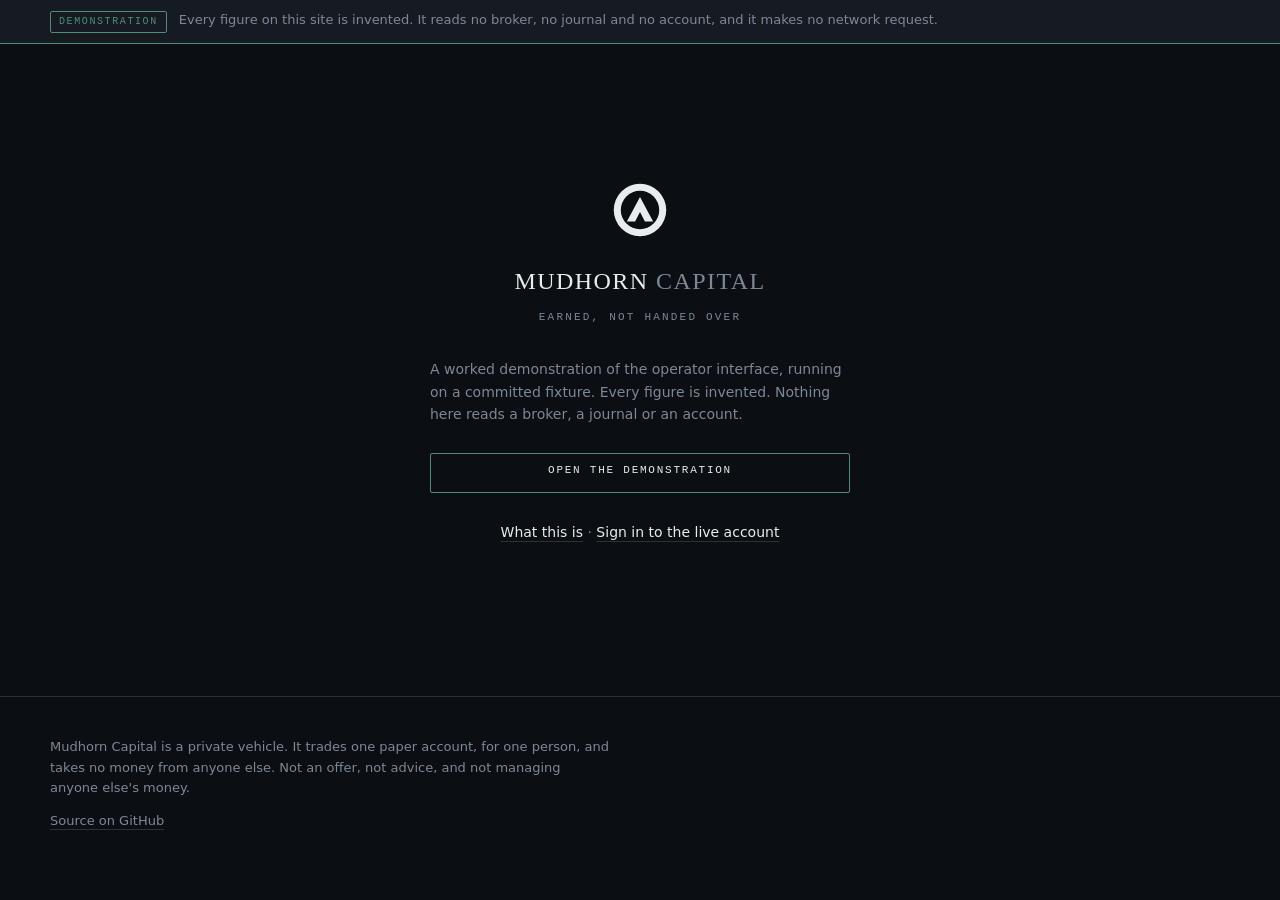
==== commit 018b3a2a: "Fix a 500 on the Chat page, and drop the ornamental demo login ## The Chat page returned Internal Se" ====
--- a/brand/index.html
+++ b/brand/index.html
@@ -47,29 +47,29 @@
     <h1>MUDHORN <span>CAPITAL</span></h1>
     <p class="tagline">Earned, not handed over</p>
 
-    <div class="callout" style="margin-bottom:1.5rem">
-      <h3>This form checks nothing</h3>
-      <p class="note" style="margin:0">It is a prototype shell, not authentication. The
-        credentials are filled in, any submission is accepted, and every page is
-        reachable without signing in at all. There is nothing here to protect:
-        the whole interface runs on a committed fixture of invented numbers.</p>
-    </div>
+    <!-- The prefilled form that used to sit here has gone. It checked nothing,
+         accepted anything, and let every page through regardless — a
+         gate-shaped ornament implying there was something behind it worth
+         protecting, when the whole interface runs on a committed fixture of
+         invented numbers. A plain link says the same thing honestly and in
+         fewer words.
 
-    <form id="signin" novalidate>
-      <div class="field">
-        <label for="email">Email</label>
-        <input type="email" id="email" name="email" value="operator@mudhorn.demo" autocomplete="off" spellcheck="false">
-      </div>
-      <div class="field">
-        <label for="password">Passphrase</label>
-        <input type="password" id="password" name="password" value="demonstration" autocomplete="off">
-      </div>
-      <button class="btn primary" type="submit">Enter the demonstration</button>
-    </form>
+         The REAL account does have a real login, and it is not on this host:
+         it is a Python app on the trading box, behind a server-side password.
+         Hence the second link below going somewhere else entirely. -->
 
-    <p class="note" style="text-align:center;margin-top:1.5rem">
-      <a href="overview.html">Skip straight to the overview</a> &middot;
-      <a href="about.html">What this is</a>
+    <p class="note" style="margin-bottom:1.75rem">A worked demonstration of the
+      operator interface, running on a committed fixture. Every figure is
+      invented. Nothing here reads a broker, a journal or an account.</p>
+
+    <a class="btn primary" href="overview.html"
+       style="display:block;text-align:center;text-decoration:none">
+      Open the demonstration
+    </a>
+
+    <p class="note" style="text-align:center;margin-top:1.75rem">
+      <a href="about.html">What this is</a> &middot;
+      <a href="https://mudhorn.tailc04415.ts.net">Sign in to the live account</a>
     </p>
   </div>
 </main>
@@ -83,23 +83,11 @@
   </div>
 </footer>
 
+<!-- The submit handler that lived here has gone with the form. It bound to
+     getElementById('signin'), which now returns null, so leaving it would have
+     thrown a TypeError into the console on every load of the landing page —
+     dead code that still makes noise. -->
 <script src="assets/demo-data.js"></script>
 <script src="assets/app.js"></script>
-<script>
-  // Accepts anything. Stores a display name for the masthead and moves on. No
-  // validation, no request, no session, no gate.
-  document.getElementById('signin').addEventListener('submit', function (event) {
-    event.preventDefault();
-    var email = document.getElementById('email').value.trim();
-    var name = email ? email.split('@')[0] : 'Operator';
-    try {
-      window.sessionStorage.setItem('mudhorn.demo.operator', name);
-    } catch (e) {
-      // Private browsing refuses storage. The masthead falls back to a default,
-      // which is not worth blocking anyone over.
-    }
-    window.location.href = 'overview.html';
-  });
-</script>
 </body>
 </html>
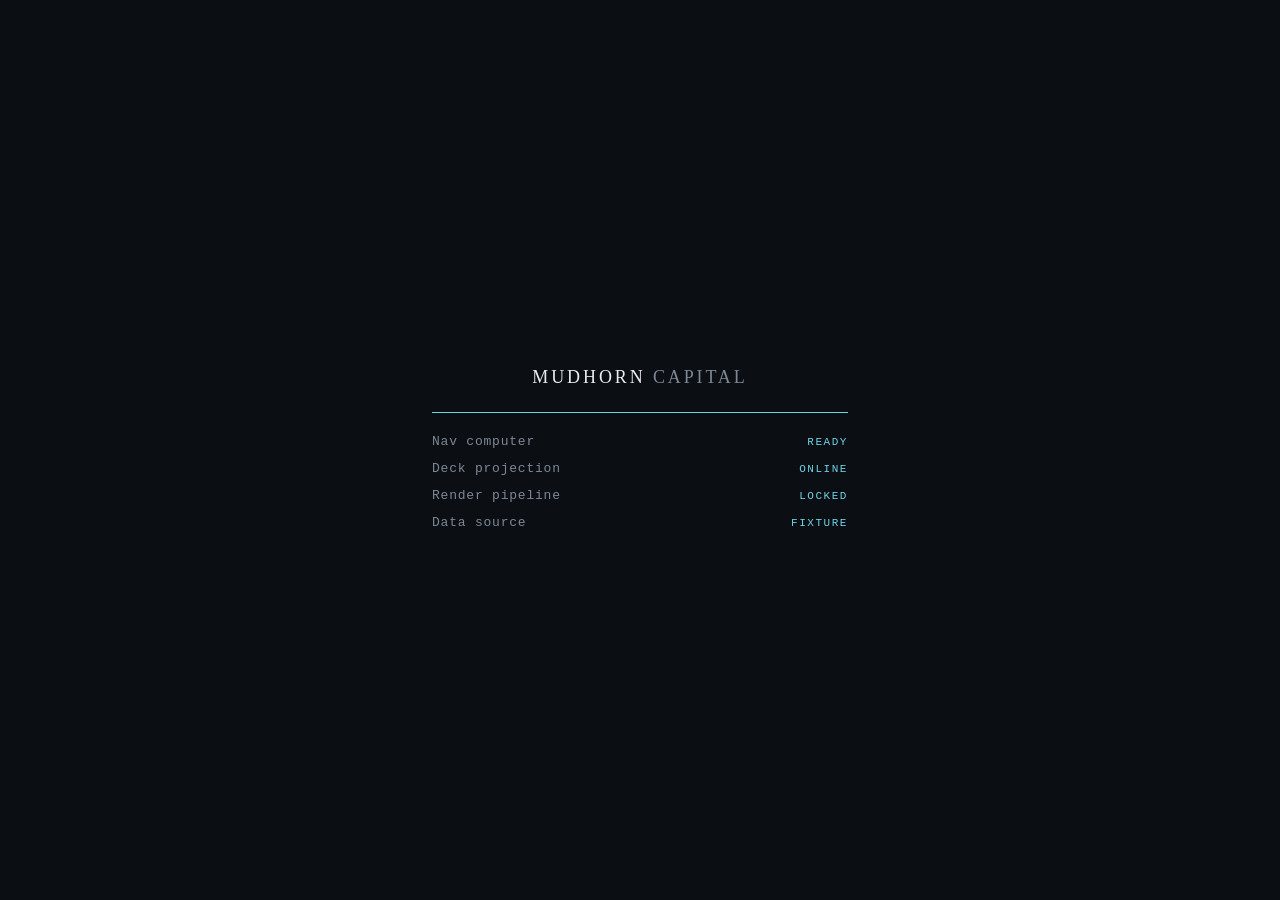
==== commit a73773e7: "Refit both surfaces, and give the dreamer a ledger **The public site gets the same projection layer " ====
--- a/brand/index.html
+++ b/brand/index.html
@@ -62,10 +62,16 @@
       operator interface, running on a committed fixture. Every figure is
       invented. Nothing here reads a broker, a journal or an account.</p>
 
+    <!-- The launch pad. assets/fx.js turns this into a jump to lightspeed and
+         overview.html completes it on arrival, but it is an ordinary link
+         first: with the script absent, blocked or broken it still goes
+         straight there. An entrance that can fail closed is not an entrance. -->
     <a class="btn primary" href="overview.html"
        style="display:block;text-align:center;text-decoration:none">
       Open the demonstration
     </a>
+
+    <p class="standby"><i></i>Nav computer standing by</p>
 
     <p class="note" style="text-align:center;margin-top:1.75rem">
       <a href="about.html">What this is</a> &middot;
@@ -89,5 +95,6 @@
      dead code that still makes noise. -->
 <script src="assets/demo-data.js"></script>
 <script src="assets/app.js"></script>
+<script src="assets/fx.js"></script>
 </body>
 </html>
--- a/brand/assets/app.css
+++ b/brand/assets/app.css
@@ -444,7 +444,205 @@
   td.r, th.r { text-align: right; }
 }
 
+/* ========================================================= 2200 flight deck ==
+   The projection layer, matching the live command centre in src/bot/web/ so
+   the two surfaces read as one system: a perspective starfield, a hyperspace
+   jump between pages, HUD bracket corners, and panels that materialise rather
+   than simply being there.
+
+   It is decoration, and it is scoped so it cannot become anything else.
+
+   - **Nothing starts hidden unless assets/fx.js said so.** The entry animations
+     key off `html.fx-ready`, a class the script adds. JavaScript off, a script
+     that threw, or a file that 404s all render the plain site with every figure
+     visible. The obvious arrangement — hide in CSS, reveal in JS — fails to a
+     blank page.
+   - **The demo banner is never touched by any of this.** It is plain HTML in
+     all six files precisely so that the label saying these figures are invented
+     cannot depend on a script having run, and it must not acquire an entry
+     animation for the same reason.
+   - **Reduced motion switches the layer off rather than down**, in the block at
+     the end of this file and again in the script.
+   ========================================================================== */
+
+:root {
+  /* Projection layer only. The identity has one accent by design and patina
+     keeps it: chrome, links and focus rings are still patina, and gain and loss
+     are still the only two colours allowed on a figure. This is the medium the
+     interface is drawn in rather than a third meaning. */
+  --holo: #6FD3E8;
+  --holo-faint: rgba(111, 211, 232, 0.14);
+  --ease-jump: cubic-bezier(0.7, 0, 0.84, 0);
+}
+
+.fx { position: fixed; inset: 0; pointer-events: none; contain: layout paint; }
+#fx-stars { z-index: 0; }
+#fx-stars canvas { display: block; width: 100%; height: 100%; }
+
+.fx-grid {
+  z-index: 1; opacity: 0.5;
+  background-image:
+    linear-gradient(to right, var(--holo-faint) 1px, transparent 1px),
+    linear-gradient(to bottom, var(--holo-faint) 1px, transparent 1px);
+  background-size: 72px 72px;
+  -webkit-mask-image: radial-gradient(ellipse 110% 80% at 50% 0%, #000 5%, transparent 72%);
+  mask-image: radial-gradient(ellipse 110% 80% at 50% 0%, #000 5%, transparent 72%);
+}
+.fx-vig {
+  z-index: 2;
+  background: radial-gradient(ellipse 78% 62% at 50% 42%, transparent 45%, rgba(4, 6, 9, 0.62) 100%);
+}
+.fx-scan {
+  z-index: 3; opacity: 0.5;
+  background: repeating-linear-gradient(to bottom, transparent 0 3px, rgba(3, 6, 10, 0.16) 3px 4px);
+}
+
+.demo-banner, .masthead, main, footer.site { position: relative; z-index: 5; }
+.demo-banner { background: rgba(22, 27, 34, 0.92); }
+.masthead { background: rgba(11, 14, 18, 0.72); }
+
+/* ------------------------------------------------------------------- jump */
+.fx-flash {
+  z-index: 60; opacity: 0;
+  background: radial-gradient(circle at 50% 50%, #F2FBFF 0%, #A9E2F2 30%, rgba(11, 14, 18, 0) 70%);
+}
+.fx-flash.out { animation: fx-out 520ms var(--ease-jump) forwards; }
+.fx-flash.in { animation: fx-in 720ms var(--ease) forwards; }
+@keyframes fx-out { from { opacity: 0; } to { opacity: 1; } }
+@keyframes fx-in { from { opacity: 0.92; } to { opacity: 0; } }
+
+.fx-sweep {
+  z-index: 59; opacity: 0;
+  background: linear-gradient(to bottom, transparent 0%, rgba(111, 211, 232, 0.3) 46%,
+    rgba(210, 245, 255, 0.55) 50%, rgba(111, 211, 232, 0.3) 54%, transparent 100%);
+  background-size: 100% 220px;
+  background-repeat: no-repeat;
+}
+.fx-sweep.run { animation: fx-sweep 900ms var(--ease) forwards; }
+@keyframes fx-sweep {
+  0% { opacity: 0; background-position: 0 -240px; }
+  12% { opacity: 0.85; }
+  85% { opacity: 0.25; }
+  100% { opacity: 0; background-position: 0 110vh; }
+}
+
+/* --------------------------------------------------- panel materialisation */
+.fx-ready .fx-panel { opacity: 0; }
+.fx-ready .fx-panel.fx-in { animation: fx-rise 560ms var(--ease) var(--fx-d, 0ms) both; }
+/* Cleared on animationend rather than left applied: `both` retains the final
+   frame, and a retained clip-path makes the element a containing block, which
+   would quietly break every sticky table header on the site. */
+.fx-ready .fx-panel.fx-done { opacity: 1; animation: none; clip-path: none; transform: none; }
+@keyframes fx-rise {
+  0% { opacity: 0; transform: translate3d(0, 20px, 0); clip-path: inset(0 0 100% 0); }
+  55% { opacity: 1; }
+  100% { opacity: 1; transform: none; clip-path: inset(0 0 -2px 0); }
+}
+
+/* --------------------------------------------------------------- HUD chrome */
+.card, .chart-frame, .callout, .table-wrap, .yaml, .signin-card { position: relative; }
+.card::before, .chart-frame::before, .callout::before, .table-wrap::before,
+.yaml::before, .signin-card::before,
+.card::after, .chart-frame::after, .callout::after, .table-wrap::after,
+.yaml::after, .signin-card::after {
+  content: ""; position: absolute; width: 9px; height: 9px; pointer-events: none;
+  border: 1px solid var(--holo); opacity: 0.45;
+  transition: opacity 0.25s var(--ease);
+}
+.card::before, .chart-frame::before, .callout::before, .table-wrap::before,
+.yaml::before, .signin-card::before {
+  top: -1px; left: -1px; border-right: 0; border-bottom: 0;
+}
+.card::after, .chart-frame::after, .callout::after, .table-wrap::after,
+.yaml::after, .signin-card::after {
+  bottom: -1px; right: -1px; border-left: 0; border-top: 0;
+}
+.card:hover::before, .card:hover::after { opacity: 0.9; }
+
+.card, .chart-frame, .callout, .yaml {
+  background: linear-gradient(180deg, rgba(22, 27, 34, 0.88), rgba(17, 21, 27, 0.92));
+  backdrop-filter: blur(3px);
+  box-shadow: inset 0 1px 0 rgba(111, 211, 232, 0.07), 0 12px 30px -18px rgba(0, 0, 0, 0.9);
+}
+
+nav.primary a { position: relative; overflow: hidden; }
+nav.primary a::after {
+  content: ""; position: absolute; left: 0; right: 0; bottom: 0; height: 1px;
+  background: var(--holo); transform: scaleX(0); transform-origin: left;
+  transition: transform 0.28s var(--ease); opacity: 0.85;
+}
+nav.primary a:hover::after, nav.primary a[aria-current="page"]::after { transform: scaleX(1); }
+
+/* -------------------------------------------------------------- boot readout */
+/* Built by the script, never present in the markup, so a page without
+   JavaScript cannot end up behind an overlay it has no way to dismiss.
+
+   Every line names a piece of this interface. None of them reports a figure,
+   because every figure on this site is invented and a boot screen implying
+   otherwise would undercut the banner three lines above it. */
+.fx-boot {
+  position: fixed; inset: 0; z-index: 60; background: var(--ink);
+  display: flex; align-items: center; justify-content: center;
+  font-family: var(--mono); font-size: 0.8125rem; letter-spacing: 0.06em;
+}
+.fx-boot.done { animation: fx-boot-out 420ms var(--ease) forwards; pointer-events: none; }
+@keyframes fx-boot-out { to { opacity: 0; } }
+.fx-boot .panel { width: min(100% - 3rem, 26rem); }
+.fx-boot .sig {
+  font-family: var(--serif); font-size: 1.125rem; letter-spacing: 0.16em;
+  color: var(--bone); margin-bottom: 1.25rem; text-align: center;
+}
+.fx-boot .sig span { color: var(--pewter); }
+.fx-boot ul { list-style: none; margin: 0; padding: 0; }
+.fx-boot li {
+  display: flex; gap: 0.75rem; align-items: baseline; color: var(--pewter);
+  padding: 0.2rem 0; opacity: 0;
+}
+.fx-boot li.on { animation: fx-line 260ms var(--ease) forwards; }
+@keyframes fx-line {
+  from { opacity: 0; transform: translate3d(-6px, 0, 0); }
+  to { opacity: 1; transform: none; }
+}
+.fx-boot li b {
+  margin-left: auto; font-weight: 400; color: var(--holo);
+  font-size: 0.6875rem; letter-spacing: 0.14em;
+}
+.fx-boot .rule { height: 1px; background: var(--slate); margin: 1rem 0; }
+.fx-boot .rule i {
+  display: block; height: 1px; width: 0; background: var(--holo);
+  animation: fx-fill 1150ms var(--ease) forwards;
+}
+@keyframes fx-fill { to { width: 100%; } }
+
+/* The landing page is the launch pad, so its one control reads as one. */
+.signin-card .btn.primary { letter-spacing: 0.2em; }
+.signin-card .standby {
+  margin: 1.5rem 0 0; text-align: center; font-family: var(--mono);
+  font-size: 0.625rem; letter-spacing: 0.16em; text-transform: uppercase;
+  color: var(--pewter);
+}
+.signin-card .standby i {
+  display: inline-block; width: 5px; height: 5px; border-radius: 50%;
+  background: var(--holo); margin-right: 0.5rem; vertical-align: middle;
+  animation: fx-pulse 2.8s ease-in-out infinite;
+}
+@keyframes fx-pulse {
+  0%, 100% { box-shadow: 0 0 0 0 rgba(111, 211, 232, 0.5); opacity: 0.75; }
+  50% { box-shadow: 0 0 0 4px rgba(111, 211, 232, 0); opacity: 1; }
+}
+
 /* --------------------------------------------------- reduced motion honoured */
+/* Off, not slowed down. Someone who asked their operating system for less
+   motion has not asked for a gentler hyperspace jump, and a full-screen radial
+   starfield accelerating to lightspeed is close to a worked example of a
+   vestibular trigger. fx.js reads the same query and never starts the canvas,
+   so the work is not done rather than done invisibly; this block catches the
+   case where the preference is switched on after the page has loaded. */
 @media (prefers-reduced-motion: reduce) {
   * { animation: none !important; transition: none !important; }
-}
+  #fx-stars, .fx-grid, .fx-scan, .fx-sweep, .fx-flash, .fx-boot { display: none !important; }
+  .fx-vig { opacity: 0.5; }
+  .fx-ready .fx-panel {
+    opacity: 1 !important; clip-path: none !important; transform: none !important;
+  }
+}
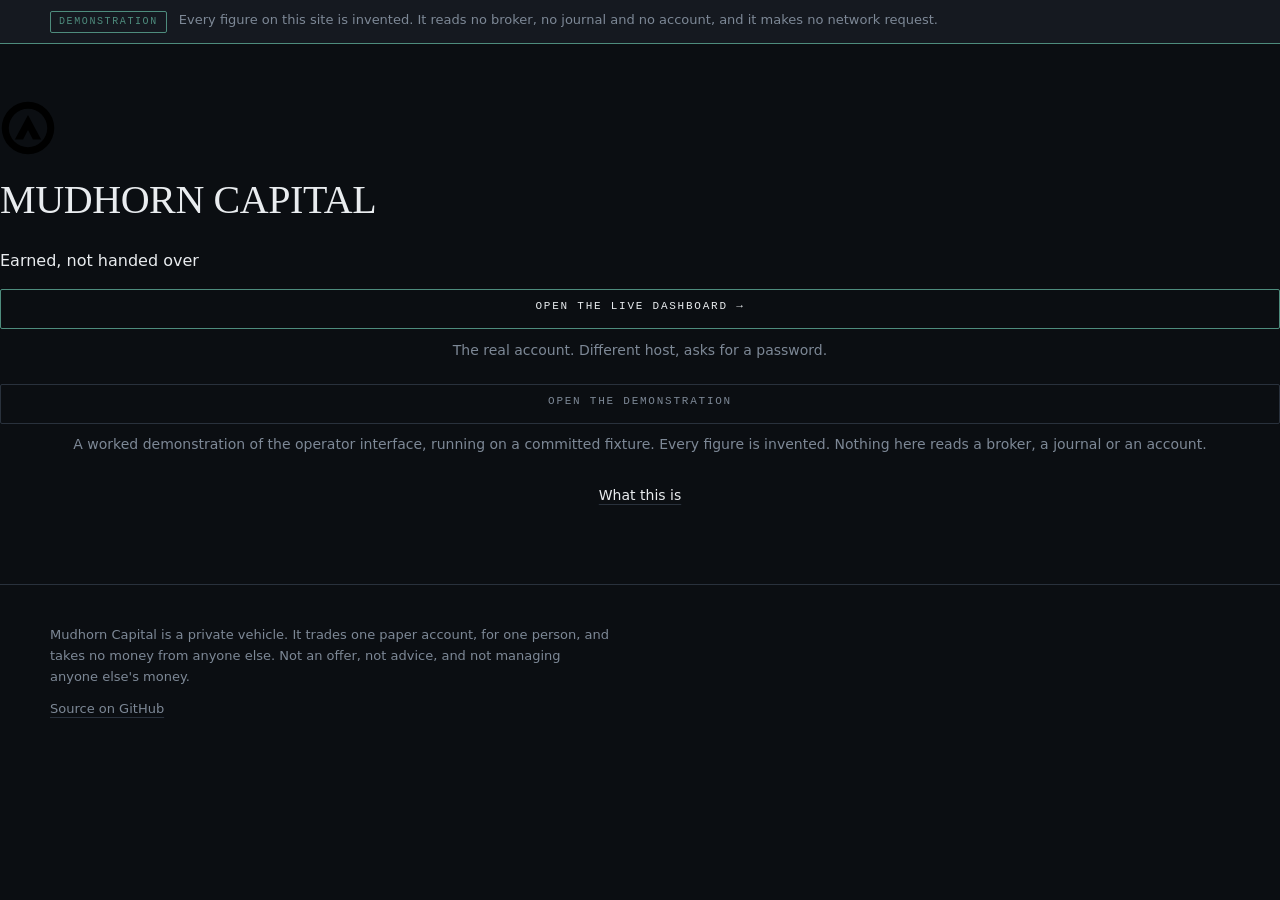
==== commit e9001f5e: "Put the live dashboard link where it can be found The landing page already carried a link to the rea" ====
--- a/brand/index.html
+++ b/brand/index.html
@@ -24,10 +24,19 @@
      sign-in screen that turned people away would imply the site holds something
      worth protecting, and it does not. Every figure behind it is invented.
 
-     Real authentication would be the prerequisite for ever putting live account
-     data on a public URL, not a follow-up. That is not what this is, and the
-     live dashboard in src/bot/web/ stays bound to 127.0.0.1 precisely because
-     it has no login. See CLAUDE.md, "One directory is published".
+     Real authentication was the prerequisite for ever putting live account data
+     on a public URL, and it was met rather than waived: src/bot/web/auth.py is
+     a server-side password gate, so the dashboard CAN now be published. That
+     happens on a different host — the trading box, over a Tailscale Funnel —
+     which is why the first button below leaves this site entirely.
+
+     It cannot happen HERE, and that is not a configuration gap. This directory
+     is static files on a CDN with no build step and no serverless function, so
+     there is nothing to check a password against; wiring one in would put the
+     secret in the shipped JavaScript. A Vercel environment variable does not
+     change that, because nothing on this host reads one.
+
+     See CLAUDE.md, "One directory is published".
      ========================================================================== -->
 
 <div class="demo-banner">
@@ -58,24 +67,33 @@
          it is a Python app on the trading box, behind a server-side password.
          Hence the second link below going somewhere else entirely. -->
 
-    <p class="note" style="margin-bottom:1.75rem">A worked demonstration of the
-      operator interface, running on a committed fixture. Every figure is
-      invented. Nothing here reads a broker, a journal or an account.</p>
+    <!-- Two destinations, and the labels have to carry the difference on their
+         own. One is a fixture of invented numbers on this host; the other is
+         the real account on the trading box, behind a server-side password.
+         Anyone arriving here should be able to tell which is which without
+         reading the small print, so the distinction lives in the button text
+         rather than only in the note below it. -->
 
-    <!-- The launch pad. assets/fx.js turns this into a jump to lightspeed and
-         overview.html completes it on arrival, but it is an ordinary link
-         first: with the script absent, blocked or broken it still goes
-         straight there. An entrance that can fail closed is not an entrance. -->
-    <a class="btn primary" href="overview.html"
+    <a class="btn primary" href="https://mudhorn.tailc04415.ts.net"
+       style="display:block;text-align:center;text-decoration:none">
+      Open the live dashboard &rarr;
+    </a>
+    <p class="note" style="text-align:center;margin:.6rem 0 1.4rem">
+      The real account. Different host, asks for a password.
+    </p>
+
+    <a class="btn" href="overview.html"
        style="display:block;text-align:center;text-decoration:none">
       Open the demonstration
     </a>
-
-    <p class="standby"><i></i>Nav computer standing by</p>
+    <p class="note" style="text-align:center;margin:.6rem 0 0">
+      A worked demonstration of the operator interface, running on a committed
+      fixture. Every figure is invented. Nothing here reads a broker, a journal
+      or an account.
+    </p>
 
     <p class="note" style="text-align:center;margin-top:1.75rem">
-      <a href="about.html">What this is</a> &middot;
-      <a href="https://mudhorn.tailc04415.ts.net">Sign in to the live account</a>
+      <a href="about.html">What this is</a>
     </p>
   </div>
 </main>
@@ -95,6 +113,5 @@
      dead code that still makes noise. -->
 <script src="assets/demo-data.js"></script>
 <script src="assets/app.js"></script>
-<script src="assets/fx.js"></script>
 </body>
 </html>
--- a/brand/assets/app.css
+++ b/brand/assets/app.css
@@ -160,13 +160,6 @@
 }
 nav.primary a:hover { color: var(--bone); border-color: var(--slate); }
 nav.primary a[aria-current="page"] { color: var(--bone); border-color: var(--patina); }
-
-.whoami {
-  font-family: var(--mono); font-size: 0.6875rem; letter-spacing: 0.1em;
-  color: var(--pewter); text-transform: uppercase;
-  padding-left: 1rem; border-left: 1px solid var(--slate);
-}
-.whoami a { color: var(--pewter); }
 
 /* ------------------------------------------------------------------ layout */
 main { padding: clamp(2rem, 5vw, 3.5rem) 0 4rem; }
@@ -372,24 +365,28 @@
 .yaml .c { color: var(--pewter); }   /* comment */
 .yaml .k { color: var(--patina); }   /* key */
 
-/* ------------------------------------------------------------------ signin */
-.signin-page { min-height: 100svh; display: flex; flex-direction: column; }
-.signin-main { flex: 1; display: grid; place-items: center; padding: 3rem 0; }
-.signin-card { width: min(100% - 2rem, 420px); }
-.signin-card .mark { display: block; margin: 0 auto 1.5rem; }
-.signin-card .mark path { fill: var(--bone); }
-.signin-card h1 {
+/* ------------------------------------------------------------------ launch */
+/* The landing page. NOT a sign-in: there is no form, no session and nothing to
+   authenticate against, because every figure on this site comes from a
+   committed fixture. It is the launch pad into the demonstration, and fx.js
+   turns its one link into a jump to lightspeed. */
+.launch-page { min-height: 100svh; display: flex; flex-direction: column; }
+.launch-main { flex: 1; display: grid; place-items: center; padding: 3rem 0; }
+.launch-card { width: min(100% - 2rem, 420px); }
+.launch-card .mark { display: block; margin: 0 auto 1.5rem; }
+.launch-card .mark path { fill: var(--bone); }
+.launch-card h1 {
   font-size: 1.5rem; text-align: center; letter-spacing: 0.06em; margin: 0 0 0.5rem;
 }
-.signin-card h1 span { color: var(--pewter); }
-.signin-card .tagline {
+.launch-card h1 span { color: var(--pewter); }
+.launch-card .tagline {
   font-family: var(--mono); font-size: 0.6875rem; letter-spacing: 0.2em;
   text-transform: uppercase; color: var(--pewter); text-align: center;
   margin: 0 0 2rem;
 }
-.signin-card form { display: flex; flex-direction: column; gap: 1rem; }
-.signin-card .field input { width: 100%; }
-.signin-card .btn { width: 100%; }
+.launch-card form { display: flex; flex-direction: column; gap: 1rem; }
+.launch-card .field input { width: 100%; }
+.launch-card .btn { width: 100%; }
 
 /* ------------------------------------------------------------------ footer */
 footer.site {
@@ -410,7 +407,6 @@
   nav.primary { margin-left: 0; width: 100%; order: 3; }
   nav.primary ul { gap: 0.125rem; }
   nav.primary a { padding: 0.375rem 0.5rem; font-size: 0.8125rem; }
-  .whoami { margin-left: auto; padding-left: 0; border-left: 0; }
 
   .table-wrap { border: 0; overflow-x: visible; }
   table, thead, tbody, tr, td { display: block; width: 100%; }
@@ -540,21 +536,21 @@
 }
 
 /* --------------------------------------------------------------- HUD chrome */
-.card, .chart-frame, .callout, .table-wrap, .yaml, .signin-card { position: relative; }
+.card, .chart-frame, .callout, .table-wrap, .yaml, .launch-card { position: relative; }
 .card::before, .chart-frame::before, .callout::before, .table-wrap::before,
-.yaml::before, .signin-card::before,
+.yaml::before, .launch-card::before,
 .card::after, .chart-frame::after, .callout::after, .table-wrap::after,
-.yaml::after, .signin-card::after {
+.yaml::after, .launch-card::after {
   content: ""; position: absolute; width: 9px; height: 9px; pointer-events: none;
   border: 1px solid var(--holo); opacity: 0.45;
   transition: opacity 0.25s var(--ease);
 }
 .card::before, .chart-frame::before, .callout::before, .table-wrap::before,
-.yaml::before, .signin-card::before {
+.yaml::before, .launch-card::before {
   top: -1px; left: -1px; border-right: 0; border-bottom: 0;
 }
 .card::after, .chart-frame::after, .callout::after, .table-wrap::after,
-.yaml::after, .signin-card::after {
+.yaml::after, .launch-card::after {
   bottom: -1px; right: -1px; border-left: 0; border-top: 0;
 }
 .card:hover::before, .card:hover::after { opacity: 0.9; }
@@ -615,13 +611,13 @@
 @keyframes fx-fill { to { width: 100%; } }
 
 /* The landing page is the launch pad, so its one control reads as one. */
-.signin-card .btn.primary { letter-spacing: 0.2em; }
-.signin-card .standby {
+.launch-card .btn.primary { letter-spacing: 0.2em; }
+.launch-card .standby {
   margin: 1.5rem 0 0; text-align: center; font-family: var(--mono);
   font-size: 0.625rem; letter-spacing: 0.16em; text-transform: uppercase;
   color: var(--pewter);
 }
-.signin-card .standby i {
+.launch-card .standby i {
   display: inline-block; width: 5px; height: 5px; border-radius: 50%;
   background: var(--holo); margin-right: 0.5rem; vertical-align: middle;
   animation: fx-pulse 2.8s ease-in-out infinite;
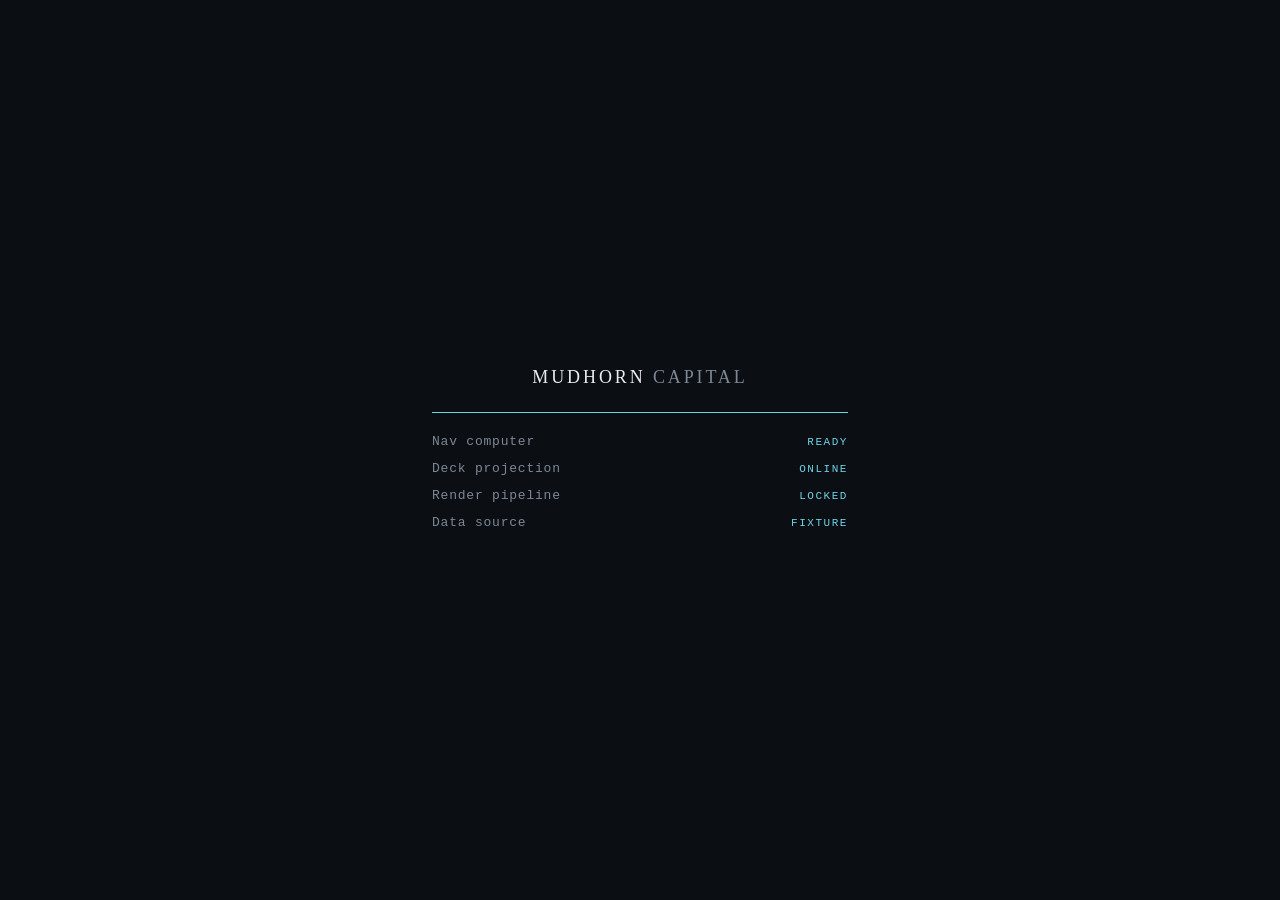
==== commit 9ae288c6: "Merge main: the chat news access, searchable history and scored watch list PR #2 landed while this b" ====
--- a/brand/index.html
+++ b/brand/index.html
@@ -3,26 +3,33 @@
 <head>
 <meta charset="utf-8">
 <meta name="viewport" content="width=device-width, initial-scale=1">
-<title>Sign in &middot; Mudhorn Capital</title>
+<title>Mudhorn Capital</title>
 <meta name="description" content="Demonstration interface for Mudhorn Capital, a private paper-trading vehicle. Every figure shown is synthetic.">
 <meta name="robots" content="noindex">
 <link rel="icon" href="assets/mark.svg" type="image/svg+xml">
 <link rel="stylesheet" href="assets/app.css">
 </head>
-<body class="signin-page">
+<body class="launch-page">
 
 <!-- ==========================================================================
-     THIS FORM IS NOT AUTHENTICATION.
+     THERE IS NO LOGIN ON THIS SITE, AND THERE MUST NOT BE ONE.
 
-     It is a prototype shell. The credentials are prefilled, any submission is
-     accepted, nothing is validated, nothing is sent anywhere, and no session is
-     created. The only thing it does is put a display name in sessionStorage so
-     the masthead has something to show.
+     This is the launch pad: one link into the demonstration. It went through
+     two rounds of removal and both are worth remembering, because the shape
+     keeps growing back.
 
-     It is deliberately not a gate either: every page in this app is reachable
-     directly without going through here, and the page below says so out loud. A
-     sign-in screen that turned people away would imply the site holds something
-     worth protecting, and it does not. Every figure behind it is invented.
+     First the form. It was prefilled, accepted anything, validated nothing and
+     let every page through regardless, while stashing a display name in
+     sessionStorage. A gate-shaped ornament in front of a committed fixture of
+     invented numbers.
+
+     Then the session chrome it left behind: an "Operator / Sign out" control in
+     the masthead of five pages, offering to end a session that never existed.
+     The same mistake in smaller type, and worse in one way, because a sign-out
+     control implies the figures behind it are somebody's.
+
+     The reasoning is the same both times. A gate implies there is something
+     worth protecting, and every figure here is synthetic.
 
      Real authentication was the prerequisite for ever putting live account data
      on a public URL, and it was met rather than waived: src/bot/web/auth.py is
@@ -46,8 +53,8 @@
   </div>
 </div>
 
-<main class="signin-main">
-  <div class="signin-card">
+<main class="launch-main">
+  <div class="launch-card">
     <svg class="mark" viewBox="0 0 64 64" width="56" height="56" role="img" aria-label="Mudhorn Capital signet mark">
       <path fill-rule="evenodd" d="M32 2a30 30 0 1 0 0 60 30 30 0 0 0 0-60Zm0 8a22 22 0 1 1 0 44 22 22 0 0 1 0-44Z"/>
       <path d="M32 17 47 45h-9.4L32 34.2 26.4 45H17L32 17Z"/>
@@ -55,17 +62,6 @@
 
     <h1>MUDHORN <span>CAPITAL</span></h1>
     <p class="tagline">Earned, not handed over</p>
-
-    <!-- The prefilled form that used to sit here has gone. It checked nothing,
-         accepted anything, and let every page through regardless — a
-         gate-shaped ornament implying there was something behind it worth
-         protecting, when the whole interface runs on a committed fixture of
-         invented numbers. A plain link says the same thing honestly and in
-         fewer words.
-
-         The REAL account does have a real login, and it is not on this host:
-         it is a Python app on the trading box, behind a server-side password.
-         Hence the second link below going somewhere else entirely. -->
 
     <!-- Two destinations, and the labels have to carry the difference on their
          own. One is a fixture of invented numbers on this host; the other is
@@ -82,6 +78,12 @@
       The real account. Different host, asks for a password.
     </p>
 
+    <!-- The launch pad. assets/fx.js turns THIS link into a jump to lightspeed
+         and overview.html completes it on arrival; the live dashboard above is
+         a different origin, so the click handler leaves it alone deliberately.
+         Both are ordinary links first: with the script absent, blocked or
+         broken they still just go there. An entrance that can fail closed is
+         not an entrance. -->
     <a class="btn" href="overview.html"
        style="display:block;text-align:center;text-decoration:none">
       Open the demonstration
@@ -91,6 +93,8 @@
       fixture. Every figure is invented. Nothing here reads a broker, a journal
       or an account.
     </p>
+
+    <p class="standby"><i></i>Nav computer standing by</p>
 
     <p class="note" style="text-align:center;margin-top:1.75rem">
       <a href="about.html">What this is</a>
@@ -107,11 +111,8 @@
   </div>
 </footer>
 
-<!-- The submit handler that lived here has gone with the form. It bound to
-     getElementById('signin'), which now returns null, so leaving it would have
-     thrown a TypeError into the console on every load of the landing page —
-     dead code that still makes noise. -->
 <script src="assets/demo-data.js"></script>
 <script src="assets/app.js"></script>
+<script src="assets/fx.js"></script>
 </body>
 </html>
